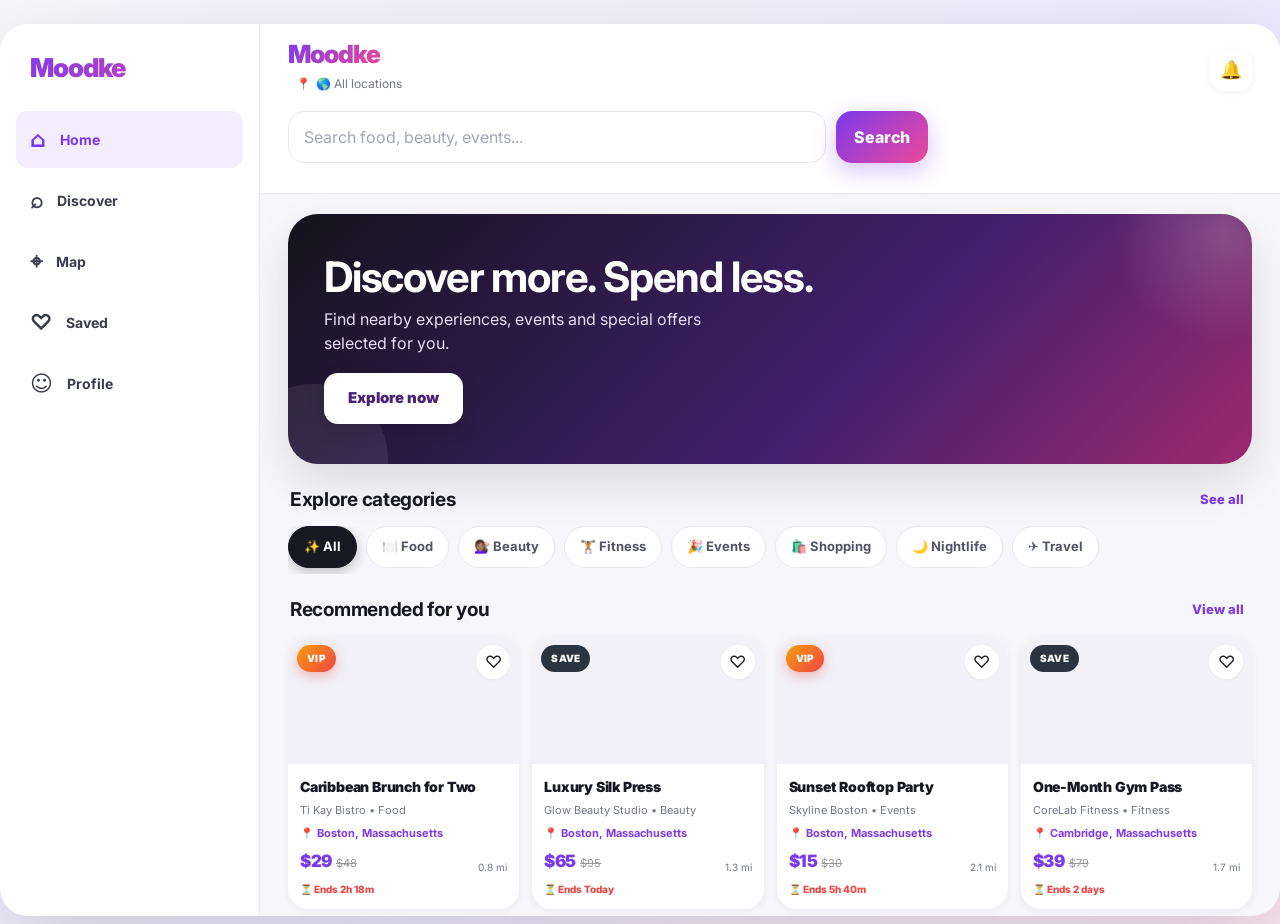
==== index.html @ 04cc1694 "mooke upade" ====
<head>
  <meta charset="UTF-8" />
  <meta name="viewport" content="width=device-width, initial-scale=1.0, viewport-fit=cover" />
  <meta name="theme-color" content="#7c3aed" />
  <meta name="description" content="Moodke — Discover more. Spend less. Find nearby experiences, events and special offers selected for you." />
  <title>Moodke — Discover More. Spend Less.</title>

  <!-- PWA -->
  <link rel="manifest" href="manifest.json" />
  <meta name="mobile-web-app-capable" content="yes" />
  <meta name="apple-mobile-web-app-capable" content="yes" />
  <meta name="apple-mobile-web-app-status-bar-style" content="default" />
  <meta name="apple-mobile-web-app-title" content="Moodke" />
  <meta name="application-name" content="Moodke" />
  <meta name="format-detection" content="telephone=no" />

  <!-- Icons -->
  <link rel="icon" type="image/svg+xml" href="images/icon.svg" />
  <link rel="apple-touch-icon" href="images/icon-192.png" />

  <!-- Fonts -->
  <link rel="preconnect" href="https://fonts.googleapis.com">
  <link rel="preconnect" href="https://fonts.gstatic.com" crossorigin>
  <link rel="stylesheet" href="https://fonts.googleapis.com/css2?family=Inter:wght@400;500;600;700;800;900&display=swap">

  <!-- Styles -->
  <link rel="stylesheet" href="css/style.css" />
</head>
<body>
  <a href="#main" class="skip-link">Skip to content</a>

  <div class="app">
    <header class="topbar" role="banner">
      <div class="brandrow">
        <div>
          <div class="brand"><span>Moodke</span></div>
          <button class="location" id="locationBtn" type="button" onclick="openLocationModal()">
            📍 <span id="locationLabel">🌎 All locations</span>
          </button>
        </div>
        <button class="iconbtn" id="notifBtn" aria-label="Notifications" type="button">🔔</button>
      </div>

      <form class="searchbar" role="search" onsubmit="event.preventDefault(); go('search');">
        <input
          id="searchInput"
          type="search"
          placeholder="Search food, beauty, events..."
          aria-label="Search offers"
          autocomplete="off"
        />
        <button id="searchBtn" type="submit">Search</button>
      </form>
    </header>

    <main id="main" role="main">
      <!-- HOME -->
      <section id="home" class="page active" aria-labelledby="home-title">
        <div class="hero">
          <h1 id="home-title">Discover more. Spend less.</h1>
          <p>Find nearby experiences, events and special offers selected for you.</p>
          <button type="button" onclick="go('categories')">Explore now</button>
        </div>

        <div class="sectionhead">
          <h2>Explore categories</h2>
          <button class="linkbtn" type="button" onclick="go('categories')">See all</button>
        </div>
        <div class="chips" id="categoryChips"></div>

        <div class="sectionhead">
          <h2>Recommended for you</h2>
          <button class="linkbtn" type="button" onclick="go('search')">View all</button>
        </div>
        <div class="grid" id="homeOffers"></div>

        <!-- NEW THIS WEEK -->
        <div id="newSection" style="display:none">
          <div class="sectionhead">
            <h2>🆕 New this week</h2>
            <button class="linkbtn" type="button" onclick="go('search')">See all</button>
          </div>
          <div class="list" id="newOffers"></div>
        </div>

        <div class="sectionhead"><h2>Ending soon</h2></div>
        <div class="list" id="endingOffers"></div>
      </section>

      <!-- SEARCH -->
      <section id="search" class="page" aria-labelledby="search-title">
        <div class="sectionhead">
          <h2 id="search-title">Search results</h2>
          <span id="resultCount" class="location"></span>
        </div>
        <div class="chips" id="filterChips"></div>
        <div class="list" id="searchResults" style="margin-top:14px"></div>
      </section>

      <!-- CATEGORIES -->
      <section id="categories" class="page" aria-labelledby="cat-title">
        <div class="sectionhead"><h2 id="cat-title">All categories</h2></div>
        <div class="categorygrid" id="categoryGrid"></div>
      </section>

      <!-- MAP -->
      <section id="map" class="page" aria-labelledby="map-title">
        <div class="sectionhead">
          <h2 id="map-title">Map view</h2>
          <span class="location" id="mapLocationLabel">Offers near you</span>
        </div>
        <div class="map" id="mapBox" aria-label="Map of nearby offers"></div>
      </section>

      <!-- FAVORITES -->
      <section id="favorites" class="page" aria-labelledby="fav-title">
        <div class="sectionhead"><h2 id="fav-title">Your favorites</h2></div>
        <div class="list" id="favoriteList"></div>
      </section>

      <!-- PROFILE -->
      <section id="profile" class="page" aria-labelledby="profile-title">

        <div id="noProfile" class="card profilehead">
          <div class="avatar" aria-hidden="true">?</div>
          <h2 style="margin:12px 0 6px">Welcome to Moodke</h2>
          <p class="location" style="justify-content:center;margin-bottom:18px">
            Create a profile to get started
          </p>

          <div class="rolepick">
            <button class="rolecard" type="button" onclick="startProfile('personal')">
              <div class="rolecard-icon">👤</div>
              <strong>Personal</strong>
              <small>Discover offers & save favorites</small>
            </button>

            <button class="rolecard" type="button" onclick="startProfile('business')">
              <div class="rolecard-icon">🏪</div>
              <strong>Business</strong>
              <small>Publish offers & reach customers</small>
            </button>
          </div>
        </div>

        <div id="createProfileForm" class="card" style="display:none">
          <div class="sectionhead" style="margin-top:0">
            <h2 id="profileFormTitle">Create personal profile</h2>
            <button class="linkbtn" type="button" onclick="cancelProfile()">Cancel</button>
          </div>

          <form onsubmit="saveProfile(event)">
            <label for="pf-name">Full name</label>
            <input id="pf-name" name="name" required placeholder="Your name" />

            <label for="pf-email">Email</label>
            <input id="pf-email" name="email" type="email" required placeholder="you@email.com" />

            <div id="bizFields" style="display:none">
              <label for="pf-biz">Business name</label>
              <input id="pf-biz" name="businessName" placeholder="Your business" />

              <label for="pf-cat">Business category</label>
              <select id="pf-cat" name="businessCategory">
                <option>Food</option>
                <option>Beauty</option>
                <option>Fitness</option>
                <option>Events</option>
                <option>Shopping</option>
                <option>Services</option>
                <option>Cafés</option>
                <option>Wellness</option>
              </select>

              <label for="pf-state">State</label>
              <select id="pf-state" name="state">
                <option value="">Select a state</option>
              </select>

              <label for="pf-city">City</label>
              <input id="pf-city" name="city" placeholder="City" />

              <label for="pf-address">Street address</label>
              <input id="pf-address" name="address" placeholder="123 Main St" />
            </div>

            <label for="pf-phone">Phone (optional)</label>
            <input id="pf-phone" name="phone" placeholder="+1 555 000 0000" />

            <button class="primarybtn" type="submit">Create profile</button>
          </form>
        </div>

        <div id="profileActive" style="display:none">
          <div class="card profilehead">
            <div class="avatar" id="profileAvatar" aria-hidden="true">MB</div>
            <h2 id="profileName" style="margin-bottom:4px">Manouche</h2>
            <div class="location" id="profileMeta" style="justify-content:center">
              Moodke Explorer
            </div>

            <div class="statrow">
              <div class="stat"><strong id="savedStat">0</strong><small>Saved</small></div>
              <div class="stat"><strong>$84</strong><small>Savings</small></div>
              <div class="stat"><strong>12</strong><small>Visits</small></div>
            </div>

            <div class="roleToggle">
              <button id="userRoleBtn" class="active" type="button" onclick="setRole('user')">Customer</button>
              <button id="businessRoleBtn" type="button" onclick="setRole('business')">Business</button>
            </div>
          </div>

          <div id="customerMenu" class="card">
            <div class="menuitem"><span>🎟️ My reservations</span><span>›</span></div>
            <div class="menuitem"><span>🌐 Language</span><span>English ›</span></div>
            <div class="menuitem" onclick="logout()" style="color:var(--danger)">
              <span>🚪 Log out</span><span>›</span>
            </div>
          </div>

          <div id="businessPanel" style="display:none">
            <div class="bizinfo card">
              <div class="bizinfo-row">
                <span>🏢 <strong id="bizNameLabel">—</strong></span>
                <span id="bizCatLabel" class="biztag">—</span>
              </div>
              <div class="bizinfo-row" style="color:var(--muted);font-size:12px">
                📍 <span id="bizAddrLabel">—</span>
              </div>
            </div>

            <div class="dashboardstats">
              <div class="dashstat"><small>Offer views</small><strong id="viewStat">1,248</strong></div>
              <div class="dashstat"><small>Saves</small><strong id="saveBizStat">86</strong></div>
              <div class="dashstat"><small>Reservations</small><strong>34</strong></div>
              <div class="dashstat"><small>Conversion</small><strong>8.2%</strong></div>
            </div>

            <button class="primarybtn" type="button" onclick="openCreateOffer()">
              ＋ Create a new offer
            </button>

            <div class="sectionhead"><h2>Your active offers</h2></div>
            <div class="list" id="businessOffers"></div>

            <div class="menuitem" onclick="logout()" style="color:var(--danger);margin-top:14px">
              <span>🚪 Log out</span><span>›</span>
            </div>
          </div>
        </div>

      </section>
    </main>

    <nav class="bottomnav" role="navigation" aria-label="Primary">
      <button class="navbtn active" data-page="home" type="button" onclick="go('home')"><span>⌂</span>Home</button>
      <button class="navbtn" data-page="search" type="button" onclick="go('search')"><span>⌕</span>Discover</button>
      <button class="navbtn" data-page="map" type="button" onclick="go('map')"><span>⌖</span>Map</button>
      <button class="navbtn" data-page="favorites" type="button" onclick="go('favorites')"><span>♡</span>Saved</button>
      <button class="navbtn" data-page="profile" type="button" onclick="go('profile')"><span>☺</span>Profile</button>
    </nav>
  </div>

  <!-- Detail Modal -->
  <div class="modal" id="detailModal" role="dialog" aria-modal="true">
    <div class="sheet">
      <button class="close" type="button" onclick="closeModal('detailModal')" aria-label="Close">×</button>
      <div id="detailContent"></div>
    </div>
  </div>

  <!-- Location Modal -->
  <div class="modal" id="locationModal" role="dialog" aria-modal="true" aria-labelledby="locTitle">
    <div class="sheet">
      <button class="close" type="button" onclick="closeModal('locationModal')" aria-label="Close">×</button>
      <h2 id="locTitle">Where are you looking?</h2>
      <p style="color:var(--muted);font-size:13px;margin-top:0">
        We'll show offers available in your area. Leave empty to see all offers.
      </p>

      <form onsubmit="saveLocation(event)">
        <label for="loc-state">State</label>
        <select id="loc-state" name="state">
          <option value="">All states</option>
        </select>

        <label for="loc-city">City (optional)</label>
        <input id="loc-city" name="city" placeholder="e.g. Boston" />

        <button class="primarybtn" type="submit">Apply filter</button>
        <button class="secondarybtn" type="button" onclick="clearLocation()">Show all locations</button>
      </form>
    </div>
  </div>

  <!-- Create Modal -->
  <div class="modal" id="createModal" role="dialog" aria-modal="true">
    <div class="sheet">
      <button class="close" type="button" onclick="closeModal('createModal')" aria-label="Close">×</button>
      <h2 id="createTitle">Create an offer</h2>

      <form id="offerForm" onsubmit="createOffer(event)">

        <label>Offer image</label>
        <div class="upload-zone" id="uploadZone" onclick="document.getElementById('offerImage').click()">
          <input type="file" id="offerImage" name="image" accept="image/*" hidden />
          <div class="upload-placeholder" id="uploadPlaceholder">
            <div class="upload-icon">📷</div>
            <div class="upload-text">
              <strong>Click to upload</strong>
              <small>PNG, JPG, WEBP • Max 5MB</small>
            </div>
          </div>
          <img id="uploadPreview" class="upload-preview" alt="Preview" style="display:none" />
          <button type="button" class="upload-remove" id="uploadRemove" style="display:none"
                  onclick="event.stopPropagation();clearUpload()" aria-label="Remove image">×</button>
        </div>

        <label for="of-title">Offer title</label>
        <input id="of-title" name="title" required placeholder="Example: 30% off brunch" />

        <label for="of-biz">Business name</label>
        <input id="of-biz" name="business" required placeholder="Your business" />

        <label for="of-cat">Category</label>
        <select id="of-cat" name="category">
          <option>Food</option>
          <option>Beauty</option>
          <option>Fitness</option>
          <option>Events</option>
          <option>Shopping</option>
          <option>Services</option>
          <option>Cafés</option>
          <option>Wellness</option>
        </select>

        <div class="locgrid">
          <div>
            <label for="of-state">State</label>
            <select id="of-state" name="state" required>
              <option value="">Select state</option>
            </select>
          </div>
          <div>
            <label for="of-city">City</label>
            <input id="of-city" name="city" required placeholder="City" />
          </div>
        </div>

        <label for="of-addr">Street address</label>
        <input id="of-addr" name="address" placeholder="123 Main St" />

        <label for="of-price">New price</label>
        <input id="of-price" name="price" required placeholder="$25" />

        <label for="of-old">Original price</label>
        <input id="of-old" name="oldPrice" placeholder="$40" />

        <label for="of-desc">Description</label>
        <textarea id="of-desc" name="description" placeholder="Describe the experience and conditions"></textarea>

        <label class="checkline">
          <input type="checkbox" name="vip" /> VIP offer
        </label>

        <button class="primarybtn" type="submit">Publish offer</button>
      </form>
    </div>
  </div>

  <div class="toast" id="toast" role="status" aria-live="polite"></div>

  <script src="js/app.js" defer></script>
</body>
</html>
---- css/style.css ----
/* =========================================================
   MOODKE — Design System
   ========================================================= */

:root {
  /* Colors */
  --bg: #f7f7fb;
  --bg-soft: #f1f1f7;
  --card: #ffffff;
  --card-2: #fafaff;
  --text: #171821;
  --text-2: #3a3d4d;
  --muted: #73778a;
  --line: #e8e8ef;
  --line-2: #dcdce5;

  --primary: #7c3aed;
  --primary-2: #ec4899;
  --primary-soft: #f4ecff;
  --gradient: linear-gradient(135deg, #7c3aed, #ec4899);
  --gradient-dark: linear-gradient(135deg, #14131c, #42206d 60%, #9d296f);

  --success: #0f9d72;
  --warning: #f59e0b;
  --danger: #ef4444;

  /* Shadows */
  --shadow-xs: 0 1px 2px rgba(24, 24, 35, .05);
  --shadow-sm: 0 2px 8px rgba(24, 24, 35, .06);
  --shadow: 0 10px 30px rgba(24, 24, 35, .08);
  --shadow-lg: 0 20px 45px rgba(24, 24, 35, .12);
  --shadow-primary: 0 8px 24px rgba(124, 58, 237, .30);

  /* Radius */
  --radius-sm: 12px;
  --radius: 22px;
  --radius-lg: 28px;

  /* Motion */
  --ease: cubic-bezier(.4, 0, .2, 1);
  --ease-spring: cubic-bezier(.34, 1.56, .64, 1);
  --speed: .25s;

  /* Safe area */
  --safe-bottom: env(safe-area-inset-bottom, 0px);
}

/* =========================================================
   RESET
   ========================================================= */
*, *::before, *::after { box-sizing: border-box; }

html { -webkit-text-size-adjust: 100%; scroll-behavior: smooth; }

body {
  margin: 0;
  font-family: 'Inter', system-ui, -apple-system, BlinkMacSystemFont, "Segoe UI", sans-serif;
  background: var(--bg);
  color: var(--text);
  line-height: 1.5;
  -webkit-font-smoothing: antialiased;
  -moz-osx-font-smoothing: grayscale;
}

img, svg { max-width: 100%; display: block; }

button, input, select, textarea { font: inherit; color: inherit; }
button { cursor: pointer; border: 0; background: none; }

:focus-visible {
  outline: 2px solid var(--primary);
  outline-offset: 2px;
  border-radius: 8px;
}

::-webkit-scrollbar { width: 8px; height: 8px; }
::-webkit-scrollbar-track { background: transparent; }
::-webkit-scrollbar-thumb { background: var(--line-2); border-radius: 999px; }
::-webkit-scrollbar-thumb:hover { background: #c4c4d0; }

/* =========================================================
   SKIP LINK
   ========================================================= */
.skip-link {
  position: absolute;
  left: -9999px;
  top: 0;
  background: var(--text);
  color: #fff;
  padding: 10px 16px;
  border-radius: 0 0 12px 0;
  z-index: 9999;
  text-decoration: none;
  font-weight: 700;
}
.skip-link:focus { left: 0; }

/* =========================================================
   APP SHELL
   ========================================================= */
.app {
  max-width: 520px;
  margin: auto;
  min-height: 100vh;
  background: var(--bg);
  position: relative;
  padding-bottom: 92px;
}

/* =========================================================
   TOPBAR
   ========================================================= */
.topbar {
  position: sticky;
  top: 0;
  z-index: 20;
  background: rgba(247, 247, 251, .85);
  backdrop-filter: blur(18px) saturate(160%);
  -webkit-backdrop-filter: blur(18px) saturate(160%);
  padding: 18px 18px 12px;
  border-bottom: 1px solid rgba(232, 232, 239, .7);
}

.brandrow {
  display: flex;
  justify-content: space-between;
  align-items: center;
  gap: 12px;
}

.brand {
  font-size: 25px;
  font-weight: 900;
  letter-spacing: -1px;
  line-height: 1;
}

.brand span {
  background: var(--gradient);
  -webkit-background-clip: text;
  background-clip: text;
  color: transparent;
}

.location {
  font-size: 12px;
  color: var(--muted);
  display: flex;
  align-items: center;
  gap: 5px;
  margin-top: 4px;
}

.iconbtn {
  width: 42px;
  height: 42px;
  border-radius: 14px;
  background: var(--card);
  box-shadow: var(--shadow-sm);
  display: grid;
  place-items: center;
  font-size: 18px;
  transition: transform var(--speed) var(--ease), box-shadow var(--speed) var(--ease);
}
.iconbtn:hover { box-shadow: var(--shadow); }
.iconbtn:active { transform: scale(.92); }

/* =========================================================
   SEARCH BAR
   ========================================================= */
.searchbar {
  display: flex;
  gap: 10px;
  margin-top: 14px;
}

.searchbar input {
  flex: 1;
  min-width: 0;
  border: 1px solid var(--line);
  background: #fff;
  border-radius: 16px;
  padding: 13px 15px;
  outline: none;
  transition: border-color var(--speed) var(--ease), box-shadow var(--speed) var(--ease);
}
.searchbar input:focus {
  border-color: var(--primary);
  box-shadow: 0 0 0 4px rgba(124, 58, 237, .12);
}
.searchbar input::placeholder { color: #a2a5b5; }

.searchbar button {
  border-radius: 16px;
  padding: 0 18px;
  background: var(--gradient);
  color: #fff;
  font-weight: 800;
  box-shadow: var(--shadow-primary);
  transition: transform var(--speed) var(--ease), box-shadow var(--speed) var(--ease);
}
.searchbar button:hover { box-shadow: 0 10px 28px rgba(124, 58, 237, .40); }
.searchbar button:active { transform: scale(.96); }

/* =========================================================
   MAIN & PAGES
   ========================================================= */
main { padding: 14px 16px 20px; }

.page { display: none; }
.page.active { display: block; animation: pageIn .3s var(--ease); }

@keyframes pageIn {
  from { opacity: 0; transform: translateY(8px); }
  to   { opacity: 1; transform: translateY(0); }
}

/* =========================================================
   HERO
   ========================================================= */
.hero {
  background: var(--gradient-dark);
  color: #fff;
  border-radius: 26px;
  padding: 24px 22px;
  box-shadow: var(--shadow-lg);
  overflow: hidden;
  position: relative;
  isolation: isolate;
}

.hero::before {
  content: "";
  position: absolute;
  width: 220px;
  height: 220px;
  border-radius: 50%;
  background: radial-gradient(circle, rgba(255,255,255,.18), transparent 70%);
  right: -80px;
  top: -90px;
  z-index: -1;
}

.hero::after {
  content: "";
  position: absolute;
  width: 150px;
  height: 150px;
  border-radius: 50%;
  background: rgba(255, 255, 255, .08);
  left: -50px;
  bottom: -70px;
  z-index: -1;
}

.hero h1 {
  font-size: 29px;
  line-height: 1.08;
  margin: 0 0 8px;
  max-width: 320px;
  letter-spacing: -.5px;
}

.hero p {
  margin: 0 0 18px;
  color: #e9def5;
  font-size: 14px;
  max-width: 300px;
}

.hero button {
  background: #fff;
  color: #4b2376;
  padding: 12px 20px;
  border-radius: 14px;
  font-weight: 900;
  box-shadow: 0 6px 18px rgba(0,0,0,.15);
  transition: transform var(--speed) var(--ease), box-shadow var(--speed) var(--ease);
}
.hero button:hover { transform: translateY(-1px); box-shadow: 0 10px 24px rgba(0,0,0,.22); }
.hero button:active { transform: scale(.97); }

/* =========================================================
   SECTION HEAD
   ========================================================= */
.sectionhead {
  display: flex;
  justify-content: space-between;
  align-items: center;
  margin: 22px 2px 12px;
  gap: 10px;
}
.sectionhead h2 {
  font-size: 19px;
  margin: 0;
  letter-spacing: -.3px;
}

.linkbtn {
  color: var(--primary);
  font-weight: 800;
  font-size: 13px;
  padding: 4px 6px;
  border-radius: 8px;
  transition: background var(--speed) var(--ease);
}
.linkbtn:hover { background: var(--primary-soft); }

/* =========================================================
   CHIPS
   ========================================================= */
.chips {
  display: flex;
  gap: 9px;
  overflow-x: auto;
  padding-bottom: 6px;
  scrollbar-width: none;
  -ms-overflow-style: none;
  scroll-snap-type: x proximity;
}
.chips::-webkit-scrollbar { display: none; }

.chip {
  white-space: nowrap;
  border: 1px solid var(--line);
  background: #fff;
  padding: 10px 15px;
  border-radius: 999px;
  font-weight: 700;
  font-size: 13px;
  color: #505466;
  scroll-snap-align: start;
  transition: all var(--speed) var(--ease);
}
.chip:hover { border-color: var(--line-2); transform: translateY(-1px); }
.chip.active {
  background: var(--text);
  color: #fff;
  border-color: var(--text);
  box-shadow: 0 4px 12px rgba(23,24,33,.25);
}

/* =========================================================
   GRID & OFFER CARDS
   ========================================================= */
.grid {
  display: grid;
  grid-template-columns: 1fr 1fr;
  gap: 13px;
}

.offer {
  background: var(--card);
  border-radius: 20px;
  overflow: hidden;
  box-shadow: var(--shadow-sm);
  position: relative;
  cursor: pointer;
  transition: transform var(--speed) var(--ease), box-shadow var(--speed) var(--ease);
}
.offer:hover {
  transform: translateY(-3px);
  box-shadow: var(--shadow-lg);
}
.offer:active { transform: scale(.98); }

.offerimg {
  height: 128px;
  background-size: cover;
  background-position: center;
  background-color: var(--bg-soft);
  position: relative;
}

.badge {
  position: absolute;
  left: 9px;
  top: 9px;
  background: rgba(17, 24, 39, .88);
  backdrop-filter: blur(6px);
  color: #fff;
  border-radius: 999px;
  padding: 6px 10px;
  font-size: 10px;
  font-weight: 900;
  letter-spacing: .3px;
}
.badge.vip {
  background: linear-gradient(135deg, #f59e0b, #ef4444);
  box-shadow: 0 4px 12px rgba(239, 68, 68, .35);
}

.fav {
  position: absolute;
  right: 9px;
  top: 9px;
  width: 34px;
  height: 34px;
  border-radius: 50%;
  background: rgba(255, 255, 255, .92);
  backdrop-filter: blur(6px);
  font-size: 17px;
  display: grid;
  place-items: center;
  box-shadow: var(--shadow-xs);
  transition: transform var(--speed) var(--ease-spring), background var(--speed) var(--ease);
}
.fav:hover { transform: scale(1.1); }
.fav:active { transform: scale(.9); }

.offerbody { padding: 12px; }

.offertitle {
  font-weight: 900;
  font-size: 14px;
  margin-bottom: 5px;
  letter-spacing: -.2px;
  display: -webkit-box;
  -webkit-line-clamp: 2;
  -webkit-box-orient: vertical;
  overflow: hidden;
}

.business {
  font-size: 11px;
  color: var(--muted);
  margin-bottom: 8px;
}

.dealrow {
  display: flex;
  justify-content: space-between;
  align-items: end;
  gap: 6px;
}

.price {
  font-size: 17px;
  font-weight: 900;
  color: var(--primary);
  letter-spacing: -.4px;
}

.old {
  font-size: 11px;
  text-decoration: line-through;
  color: #999;
}

.distance { font-size: 10px; color: var(--muted); }

.countdown {
  font-size: 10px;
  color: var(--danger);
  font-weight: 800;
  margin-top: 7px;
  display: flex;
  align-items: center;
  gap: 4px;
}

/* =========================================================
   LIST & WIDE CARDS
   ========================================================= */
.list { display: flex; flex-direction: column; gap: 12px; }

.wideoffer {
  display: flex;
  background: #fff;
  border-radius: 18px;
  overflow: hidden;
  box-shadow: var(--shadow-sm);
  cursor: pointer;
  transition: transform var(--speed) var(--ease), box-shadow var(--speed) var(--ease);
}
.wideoffer:hover {
  transform: translateY(-2px);
  box-shadow: var(--shadow);
}

.wideoffer .thumb {
  width: 120px;
  min-height: 110px;
  background-size: cover;
  background-position: center;
  background-color: var(--bg-soft);
  flex-shrink: 0;
}

.wideoffer .content { padding: 13px; flex: 1; min-width: 0; }

/* =========================================================
   CARD COMPONENT
   ========================================================= */
.card {
  background: #fff;
  border-radius: var(--radius);
  padding: 17px;
  box-shadow: var(--shadow-sm);
  margin-bottom: 14px;
  transition: box-shadow var(--speed) var(--ease);
}
.card:hover { box-shadow: var(--shadow); }

/* =========================================================
   CATEGORY GRID
   ========================================================= */
.categorygrid {
  display: grid;
  grid-template-columns: repeat(3, 1fr);
  gap: 12px;
}

.category {
  background: #fff;
  border-radius: 19px;
  padding: 18px 8px;
  text-align: center;
  font-weight: 800;
  font-size: 12px;
  cursor: pointer;
  box-shadow: var(--shadow-xs);
  transition: transform var(--speed) var(--ease), box-shadow var(--speed) var(--ease);
}
.category:hover {
  transform: translateY(-2px);
  box-shadow: var(--shadow);
}

.category span {
  display: block;
  font-size: 27px;
  margin-bottom: 8px;
}

/* =========================================================
   MAP
   ========================================================= */
.map {
  height: 480px;
  border-radius: 24px;
  background:
    radial-gradient(circle at 25% 25%, #d9f3e5 0 10%, transparent 11%),
    radial-gradient(circle at 70% 35%, #cfe2ff 0 12%, transparent 13%),
    linear-gradient(35deg, #eef0f5 25%, transparent 25% 75%, #eef0f5 75%),
    #fff;
  position: relative;
  overflow: hidden;
  border: 1px solid var(--line);
}

.road {
  position: absolute;
  background: #d4d6dd;
  border-radius: 10px;
}
.road.r1 { width: 700px; height: 18px; transform: rotate(25deg); left: -120px; top: 180px; }
.road.r2 { width: 18px; height: 600px; transform: rotate(12deg); left: 230px; top: -40px; }

.pin {
  position: absolute;
  width: 44px;
  height: 44px;
  border-radius: 50% 50% 50% 0;
  transform: rotate(-45deg);
  background: var(--gradient);
  color: #fff;
  box-shadow: var(--shadow-primary);
  display: grid;
  place-items: center;
  transition: transform var(--speed) var(--ease-spring);
}
.pin:hover { transform: rotate(-45deg) scale(1.12); }
.pin span {
  display: block;
  transform: rotate(45deg);
  font-weight: 900;
}

/* =========================================================
   EMPTY STATE
   ========================================================= */
.empty {
  text-align: center;
  color: var(--muted);
  padding: 50px 20px;
  font-size: 14px;
}

/* =========================================================
   PROFILE
   ========================================================= */
.profilehead { text-align: center; padding: 25px; }

.avatar {
  width: 82px;
  height: 82px;
  border-radius: 50%;
  margin: auto;
  background: var(--gradient);
  display: grid;
  place-items: center;
  color: #fff;
  font-size: 30px;
  font-weight: 900;
  box-shadow: var(--shadow-primary);
}

.statrow {
  display: grid;
  grid-template-columns: repeat(3, 1fr);
  gap: 10px;
  margin-top: 18px;
}

.stat {
  background: var(--primary-soft);
  border-radius: 16px;
  padding: 12px;
  text-align: center;
}
.stat strong { display: block; font-size: 19px; letter-spacing: -.3px; }
.stat small { color: var(--muted); font-size: 11px; }

.menuitem {
  display: flex;
  justify-content: space-between;
  align-items: center;
  padding: 16px 2px;
  border-bottom: 1px solid var(--line);
  font-size: 14px;
  cursor: pointer;
  transition: background var(--speed) var(--ease);
  border-radius: 8px;
}
.menuitem:hover { background: var(--bg-soft); padding-left: 10px; padding-right: 10px; }
.menuitem:last-child { border-bottom: 0; }

/* =========================================================
   DASHBOARD STATS
   ========================================================= */
.dashboardstats {
  display: grid;
  grid-template-columns: 1fr 1fr;
  gap: 12px;
}

.dashstat {
  padding: 16px;
  border-radius: 18px;
  background: #fff;
  box-shadow: var(--shadow-sm);
  transition: transform var(--speed) var(--ease);
}
.dashstat:hover { transform: translateY(-2px); }

.dashstat small { color: var(--muted); font-size: 11px; }
.dashstat strong {
  display: block;
  font-size: 25px;
  margin-top: 7px;
  letter-spacing: -.5px;
}

/* =========================================================
   FORMS
   ========================================================= */
form label {
  display: block;
  font-size: 12px;
  font-weight: 800;
  margin: 13px 0 6px;
  color: var(--text-2);
}

form input,
form select,
form textarea {
  width: 100%;
  border: 1px solid var(--line);
  border-radius: 14px;
  padding: 13px;
  background: #fff;
  outline: none;
  transition: border-color var(--speed) var(--ease), box-shadow var(--speed) var(--ease);
}
form input:focus,
form select:focus,
form textarea:focus {
  border-color: var(--primary);
  box-shadow: 0 0 0 4px rgba(124, 58, 237, .12);
}

form textarea { min-height: 95px; resize: vertical; }

.checkline {
  display: flex !important;
  align-items: center;
  gap: 8px;
  margin-top: 14px !important;
  font-weight: 700;
  cursor: pointer;
}
.checkline input { width: auto; }

.primarybtn {
  width: 100%;
  border-radius: 15px;
  padding: 14px;
  background: var(--gradient);
  color: #fff;
  font-weight: 900;
  margin-top: 16px;
  box-shadow: var(--shadow-primary);
  transition: transform var(--speed) var(--ease), box-shadow var(--speed) var(--ease);
}
.primarybtn:hover { box-shadow: 0 10px 28px rgba(124, 58, 237, .42); }
.primarybtn:active { transform: scale(.98); }

.secondarybtn {
  width: 100%;
  border: 1px solid var(--line);
  border-radius: 15px;
  padding: 13px;
  background: #fff;
  font-weight: 800;
  margin-top: 10px;
  transition: background var(--speed) var(--ease), border-color var(--speed) var(--ease);
}
.secondarybtn:hover { background: var(--bg-soft); border-color: var(--line-2); }

/* =========================================================
   ROLE TOGGLE
   ========================================================= */
.roleToggle {
  display: flex;
  background: var(--bg-soft);
  border-radius: 14px;
  padding: 4px;
  margin-top: 14px;
}

.roleToggle button {
  flex: 1;
  padding: 10px;
  border-radius: 11px;
  background: transparent;
  font-weight: 800;
  font-size: 13px;
  color: var(--muted);
  transition: all var(--speed) var(--ease);
}
.roleToggle button.active {
  background: #fff;
  color: var(--text);
  box-shadow: 0 3px 10px rgba(0, 0, 0, .08);
}

/* =========================================================
   BOTTOM NAV
   ========================================================= */
.bottomnav {
  position: fixed;
  bottom: 0;
  left: 50%;
  transform: translateX(-50%);
  width: min(520px, 100%);
  z-index: 30;
  background: rgba(255, 255, 255, .92);
  backdrop-filter: blur(18px) saturate(160%);
  -webkit-backdrop-filter: blur(18px) saturate(160%);
  border-top: 1px solid var(--line);
  display: grid;
  grid-template-columns: repeat(5, 1fr);
  padding: 9px 6px calc(9px + var(--safe-bottom));
}

.navbtn {
  color: #9295a3;
  font-size: 10px;
  font-weight: 800;
  padding: 6px 4px;
  border-radius: 12px;
  transition: color var(--speed) var(--ease), transform var(--speed) var(--ease);
}
.navbtn:hover { color: var(--text-2); }
.navbtn:active { transform: scale(.92); }

.navbtn span {
  display: block;
  font-size: 21px;
  margin-bottom: 3px;
  transition: transform var(--speed) var(--ease-spring);
}
.navbtn.active { color: var(--primary); }
.navbtn.active span { transform: translateY(-2px) scale(1.08); }

/* =========================================================
   MODAL
   ========================================================= */
.modal {
  position: fixed;
  inset: 0;
  background: rgba(12, 12, 18, .55);
  backdrop-filter: blur(4px);
  display: none;
  align-items: flex-end;
  justify-content: center;
  z-index: 50;
}
.modal.open { display: flex; animation: fadeBg .2s var(--ease); }

@keyframes fadeBg {
  from { opacity: 0; } to { opacity: 1; }
}

.sheet {
  width: min(520px, 100%);
  max-height: 90vh;
  overflow: auto;
  background: #fff;
  border-radius: var(--radius-lg) var(--radius-lg) 0 0;
  padding: 22px 20px calc(22px + var(--safe-bottom));
  animation: slideUp .35s var(--ease);
}

@keyframes slideUp {
  from { transform: translateY(100%); }
  to { transform: translateY(0); }
}

.close {
  float: right;
  background: var(--bg-soft);
  width: 38px;
  height: 38px;
  border-radius: 50%;
  font-size: 20px;
  display: grid;
  place-items: center;
  transition: background var(--speed) var(--ease), transform var(--speed) var(--ease);
}
.close:hover { background: var(--line); }
.close:active { transform: scale(.9); }

.detailimg {
  height: 240px;
  border-radius: var(--radius);
  background-size: cover;
  background-position: center;
  background-color: var(--bg-soft);
  margin-top: 45px;
}

/* =========================================================
   TOAST
   ========================================================= */
.toast {
  position: fixed;
  left: 50%;
  bottom: 100px;
  transform: translateX(-50%);
  background: var(--text);
  color: #fff;
  padding: 11px 18px;
  border-radius: 999px;
  display: none;
  z-index: 100;
  font-size: 13px;
  font-weight: 600;
  box-shadow: var(--shadow-lg);
  animation: toastIn .3s var(--ease-spring);
}

@keyframes toastIn {
  from { opacity: 0; transform: translateX(-50%) translateY(12px) scale(.9); }
  to   { opacity: 1; transform: translateX(-50%) translateY(0) scale(1); }
}

/* =========================================================
   UPLOAD ZONE (Create Offer)
   ========================================================= */
.upload-zone {
  position: relative;
  border: 2px dashed var(--line-2);
  border-radius: 18px;
  padding: 20px;
  background: var(--bg-soft);
  text-align: center;
  cursor: pointer;
  transition: all var(--speed) var(--ease);
  min-height: 150px;
  display: flex;
  align-items: center;
  justify-content: center;
  overflow: hidden;
}
.upload-zone:hover {
  border-color: var(--primary);
  background: var(--primary-soft);
}
.upload-zone.dragover {
  border-color: var(--primary);
  background: var(--primary-soft);
  transform: scale(1.01);
}

.upload-placeholder {
  display: flex;
  flex-direction: column;
  align-items: center;
  gap: 8px;
  color: var(--muted);
}
.upload-icon { font-size: 38px; }
.upload-text strong {
  display: block;
  font-size: 14px;
  color: var(--text);
  margin-bottom: 2px;
}
.upload-text small { font-size: 11px; color: var(--muted); }

.upload-preview {
  width: 100%;
  height: 200px;
  object-fit: cover;
  border-radius: 14px;
  display: block;
}

.upload-remove {
  position: absolute;
  top: 10px;
  right: 10px;
  width: 32px;
  height: 32px;
  border-radius: 50%;
  background: rgba(17, 24, 39, .85);
  color: #fff;
  font-size: 18px;
  display: grid;
  place-items: center;
  box-shadow: var(--shadow);
  z-index: 2;
}
.upload-remove:hover { background: var(--danger); }

/* =========================================================
   ROLE PICKER (Create Profile)
   ========================================================= */
.rolepick {
  display: grid;
  grid-template-columns: 1fr 1fr;
  gap: 12px;
  margin-top: 8px;
}

.rolecard {
  background: var(--card);
  border: 2px solid var(--line);
  border-radius: 18px;
  padding: 18px 12px;
  text-align: center;
  transition: all var(--speed) var(--ease);
  cursor: pointer;
}
.rolecard:hover {
  border-color: var(--primary);
  transform: translateY(-2px);
  box-shadow: var(--shadow);
}
.rolecard:active { transform: scale(.97); }

.rolecard-icon {
  font-size: 34px;
  margin-bottom: 8px;
}
.rolecard strong {
  display: block;
  font-size: 14px;
  margin-bottom: 4px;
}
.rolecard small {
  color: var(--muted);
  font-size: 11px;
  line-height: 1.35;
  display: block;
}

/* =========================================================
   RESPONSIVE
   ========================================================= */
@media (min-width: 700px) {
  body { padding: 24px; }
  .app {
    border-radius: 30px;
    overflow: hidden;
    box-shadow: 0 30px 90px rgba(0, 0, 0, .12);
  }
  .bottomnav { bottom: 24px; border-radius: 0 0 30px 30px; }
}

/* =========================================================
   DARK MODE
   ========================================================= */
@media (prefers-color-scheme: dark) {
  :root {
    --bg: #0f0f15;
    --bg-soft: #17171f;
    --card: #1a1a23;
    --card-2: #202029;
    --text: #f1f1f7;
    --text-2: #c9cad4;
    --muted: #8b8ea0;
    --line: #26262f;
    --line-2: #33333e;
    --primary-soft: #241a3d;
  }
  body { background: var(--bg); }
  .topbar { background: rgba(15,15,21,.85); border-bottom-color: rgba(38,38,47,.7); }
  .searchbar input,
  .offer,
  .wideoffer,
  .card,
  .category,
  .dashstat,
  form input,
  form select,
  form textarea,
  .secondarybtn,
  .sheet { background: var(--card); }
  .bottomnav { background: rgba(26,26,35,.92); }
  .roleToggle button.active { background: var(--card-2); }
  .iconbtn { background: var(--card); }
}

/* =========================================================
   PREFERS-REDUCED-MOTION
   ========================================================= */
@media (prefers-reduced-motion: reduce) {
  *, *::before, *::after {
    animation-duration: .01ms !important;
    animation-iteration-count: 1 !important;
    transition-duration: .01ms !important;
    scroll-behavior: auto !important;
  }
}


/* =========================================================
   MOODKE — Design System
   ========================================================= */

:root {
  --bg: #f7f7fb;
  --bg-soft: #f1f1f7;
  --card: #ffffff;
  --card-2: #fafaff;
  --text: #171821;
  --text-2: #3a3d4d;
  --muted: #73778a;
  --line: #e8e8ef;
  --line-2: #dcdce5;

  --primary: #7c3aed;
  --primary-2: #ec4899;
  --primary-soft: #f4ecff;
  --gradient: linear-gradient(135deg, #7c3aed, #ec4899);
  --gradient-dark: linear-gradient(135deg, #14131c, #42206d 60%, #9d296f);

  --success: #0f9d72;
  --warning: #f59e0b;
  --danger: #ef4444;

  --shadow-xs: 0 1px 2px rgba(24, 24, 35, .05);
  --shadow-sm: 0 2px 8px rgba(24, 24, 35, .06);
  --shadow: 0 10px 30px rgba(24, 24, 35, .08);
  --shadow-lg: 0 20px 45px rgba(24, 24, 35, .12);
  --shadow-primary: 0 8px 24px rgba(124, 58, 237, .30);

  --radius-sm: 12px;
  --radius: 22px;
  --radius-lg: 28px;

  --ease: cubic-bezier(.4, 0, .2, 1);
  --ease-spring: cubic-bezier(.34, 1.56, .64, 1);
  --speed: .25s;

  --safe-bottom: env(safe-area-inset-bottom, 0px);
}

*, *::before, *::after { box-sizing: border-box; }
html { -webkit-text-size-adjust: 100%; scroll-behavior: smooth; }

body {
  margin: 0;
  font-family: 'Inter', system-ui, -apple-system, BlinkMacSystemFont, "Segoe UI", sans-serif;
  background: var(--bg);
  color: var(--text);
  line-height: 1.5;
  -webkit-font-smoothing: antialiased;
  -moz-osx-font-smoothing: grayscale;
}

img, svg { max-width: 100%; display: block; }
button, input, select, textarea { font: inherit; color: inherit; }
button { cursor: pointer; border: 0; background: none; }

:focus-visible { outline: 2px solid var(--primary); outline-offset: 2px; border-radius: 8px; }

::-webkit-scrollbar { width: 8px; height: 8px; }
::-webkit-scrollbar-track { background: transparent; }
::-webkit-scrollbar-thumb { background: var(--line-2); border-radius: 999px; }

.skip-link {
  position: absolute; left: -9999px; top: 0;
  background: var(--text); color: #fff;
  padding: 10px 16px; border-radius: 0 0 12px 0;
  z-index: 9999; text-decoration: none; font-weight: 700;
}
.skip-link:focus { left: 0; }

.app {
  max-width: 520px; margin: auto; min-height: 100vh;
  background: var(--bg); position: relative; padding-bottom: 92px;
}

/* TOPBAR */
.topbar {
  position: sticky; top: 0; z-index: 20;
  background: rgba(247, 247, 251, .85);
  backdrop-filter: blur(18px) saturate(160%);
  -webkit-backdrop-filter: blur(18px) saturate(160%);
  padding: 18px 18px 12px;
  border-bottom: 1px solid rgba(232, 232, 239, .7);
}

.brandrow { display: flex; justify-content: space-between; align-items: center; gap: 12px; }

.brand { font-size: 25px; font-weight: 900; letter-spacing: -1px; line-height: 1; }
.brand span {
  background: var(--gradient);
  -webkit-background-clip: text; background-clip: text; color: transparent;
}

.location {
  font-size: 12px;
  color: var(--muted);
  display: inline-flex;
  align-items: center;
  gap: 5px;
  margin-top: 4px;
  padding: 4px 8px;
  border-radius: 999px;
  background: transparent;
  transition: background var(--speed) var(--ease), color var(--speed) var(--ease);
}
#locationBtn:hover { background: var(--primary-soft); color: var(--primary); }
#locationBtn.active { background: var(--primary-soft); color: var(--primary); font-weight: 700; }

.iconbtn {
  width: 42px; height: 42px; border-radius: 14px;
  background: var(--card); box-shadow: var(--shadow-sm);
  display: grid; place-items: center; font-size: 18px;
  transition: transform var(--speed) var(--ease), box-shadow var(--speed) var(--ease);
}
.iconbtn:hover { box-shadow: var(--shadow); }
.iconbtn:active { transform: scale(.92); }

.searchbar { display: flex; gap: 10px; margin-top: 14px; }
.searchbar input {
  flex: 1; min-width: 0;
  border: 1px solid var(--line); background: #fff;
  border-radius: 16px; padding: 13px 15px; outline: none;
  transition: border-color var(--speed) var(--ease), box-shadow var(--speed) var(--ease);
}
.searchbar input:focus {
  border-color: var(--primary);
  box-shadow: 0 0 0 4px rgba(124, 58, 237, .12);
}
.searchbar button {
  border-radius: 16px; padding: 0 18px;
  background: var(--gradient); color: #fff; font-weight: 800;
  box-shadow: var(--shadow-primary);
  transition: transform var(--speed) var(--ease), box-shadow var(--speed) var(--ease);
}
.searchbar button:hover { box-shadow: 0 10px 28px rgba(124, 58, 237, .40); }
.searchbar button:active { transform: scale(.96); }

main { padding: 14px 16px 20px; }
.page { display: none; }
.page.active { display: block; animation: pageIn .3s var(--ease); }
@keyframes pageIn { from { opacity: 0; transform: translateY(8px); } to { opacity: 1; transform: translateY(0); } }

/* HERO */
.hero {
  background: var(--gradient-dark); color: #fff;
  border-radius: 26px; padding: 24px 22px;
  box-shadow: var(--shadow-lg); overflow: hidden;
  position: relative; isolation: isolate;
}
.hero::before {
  content: ""; position: absolute; width: 220px; height: 220px;
  border-radius: 50%;
  background: radial-gradient(circle, rgba(255,255,255,.18), transparent 70%);
  right: -80px; top: -90px; z-index: -1;
}
.hero h1 { font-size: 29px; line-height: 1.08; margin: 0 0 8px; max-width: 320px; letter-spacing: -.5px; }
.hero p { margin: 0 0 18px; color: #e9def5; font-size: 14px; max-width: 300px; }
.hero button {
  background: #fff; color: #4b2376;
  padding: 12px 20px; border-radius: 14px; font-weight: 900;
  box-shadow: 0 6px 18px rgba(0,0,0,.15);
  transition: transform var(--speed) var(--ease);
}
.hero button:active { transform: scale(.97); }

/* SECTION HEAD */
.sectionhead {
  display: flex; justify-content: space-between; align-items: center;
  margin: 22px 2px 12px; gap: 10px;
}
.sectionhead h2 { font-size: 19px; margin: 0; letter-spacing: -.3px; }
.linkbtn {
  color: var(--primary); font-weight: 800; font-size: 13px;
  padding: 4px 6px; border-radius: 8px;
  transition: background var(--speed) var(--ease);
}
.linkbtn:hover { background: var(--primary-soft); }

/* CHIPS */
.chips { display: flex; gap: 9px; overflow-x: auto; padding-bottom: 6px; scrollbar-width: none; scroll-snap-type: x proximity; }
.chips::-webkit-scrollbar { display: none; }
.chip {
  white-space: nowrap; border: 1px solid var(--line); background: #fff;
  padding: 10px 15px; border-radius: 999px; font-weight: 700; font-size: 13px;
  color: #505466; scroll-snap-align: start;
  transition: all var(--speed) var(--ease);
}
.chip:hover { border-color: var(--line-2); transform: translateY(-1px); }
.chip.active {
  background: var(--text); color: #fff; border-color: var(--text);
  box-shadow: 0 4px 12px rgba(23,24,33,.25);
}

/* GRID & OFFER */
.grid { display: grid; grid-template-columns: 1fr 1fr; gap: 13px; }

.offer {
  background: var(--card); border-radius: 20px; overflow: hidden;
  box-shadow: var(--shadow-sm); position: relative; cursor: pointer;
  transition: transform var(--speed) var(--ease), box-shadow var(--speed) var(--ease);
}
.offer:hover { transform: translateY(-3px); box-shadow: var(--shadow-lg); }
.offer:active { transform: scale(.98); }

.offerimg {
  height: 128px; background-size: cover; background-position: center;
  background-color: var(--bg-soft); position: relative;
}

.badge {
  position: absolute; left: 9px; top: 9px;
  background: rgba(17, 24, 39, .88); backdrop-filter: blur(6px);
  color: #fff; border-radius: 999px; padding: 6px 10px;
  font-size: 10px; font-weight: 900; letter-spacing: .3px;
}
.badge.vip {
  background: linear-gradient(135deg, #f59e0b, #ef4444);
  box-shadow: 0 4px 12px rgba(239, 68, 68, .35);
}
.badge.new {
  background: linear-gradient(135deg, #10b981, #059669);
  box-shadow: 0 4px 12px rgba(16, 185, 129, .4);
  animation: pulseNew 2s ease-in-out infinite;
}

@keyframes pulseNew {
  0%, 100% { transform: scale(1); }
  50%      { transform: scale(1.06); }
}

.fav {
  position: absolute; right: 9px; top: 9px;
  width: 34px; height: 34px; border-radius: 50%;
  background: rgba(255, 255, 255, .92); backdrop-filter: blur(6px);
  font-size: 17px; display: grid; place-items: center;
  box-shadow: var(--shadow-xs);
  transition: transform var(--speed) var(--ease-spring);
}
.fav:hover { transform: scale(1.1); }
.fav:active { transform: scale(.9); }

.offerbody { padding: 12px; }
.offertitle {
  font-weight: 900; font-size: 14px; margin-bottom: 5px;
  letter-spacing: -.2px;
  display: -webkit-box; -webkit-line-clamp: 2; -webkit-box-orient: vertical; overflow: hidden;
}
.business { font-size: 11px; color: var(--muted); margin-bottom: 6px; }
.bizloc {
  font-size: 11px; color: var(--primary);
  font-weight: 700; margin-bottom: 8px;
  display: flex; align-items: center; gap: 3px;
}
.dealrow { display: flex; justify-content: space-between; align-items: end; gap: 6px; }
.price { font-size: 17px; font-weight: 900; color: var(--primary); letter-spacing: -.4px; }
.old { font-size: 11px; text-decoration: line-through; color: #999; }
.distance { font-size: 10px; color: var(--muted); }
.countdown {
  font-size: 10px; color: var(--danger); font-weight: 800;
  margin-top: 7px; display: flex; align-items: center; gap: 4px;
}

/* LIST & WIDE */
.list { display: flex; flex-direction: column; gap: 12px; }
.wideoffer {
  display: flex; background: #fff; border-radius: 18px; overflow: hidden;
  box-shadow: var(--shadow-sm); cursor: pointer;
  transition: transform var(--speed) var(--ease), box-shadow var(--speed) var(--ease);
}
.wideoffer:hover { transform: translateY(-2px); box-shadow: var(--shadow); }
.wideoffer .thumb {
  width: 120px; min-height: 110px;
  background-size: cover; background-position: center;
  background-color: var(--bg-soft); flex-shrink: 0;
}
.wideoffer .content { padding: 13px; flex: 1; min-width: 0; }

/* CARD */
.card {
  background: #fff; border-radius: var(--radius);
  padding: 17px; box-shadow: var(--shadow-sm);
  margin-bottom: 14px;
  transition: box-shadow var(--speed) var(--ease);
}
.card:hover { box-shadow: var(--shadow); }

/* CATEGORY */
.categorygrid { display: grid; grid-template-columns: repeat(3, 1fr); gap: 12px; }
.category {
  background: #fff; border-radius: 19px; padding: 18px 8px;
  text-align: center; font-weight: 800; font-size: 12px;
  cursor: pointer; box-shadow: var(--shadow-xs);
  transition: transform var(--speed) var(--ease), box-shadow var(--speed) var(--ease);
}
.category:hover { transform: translateY(-2px); box-shadow: var(--shadow); }
.category span { display: block; font-size: 27px; margin-bottom: 8px; }

/* MAP */
.map {
  height: 480px; border-radius: 24px;
  background:
    radial-gradient(circle at 25% 25%, #d9f3e5 0 10%, transparent 11%),
    radial-gradient(circle at 70% 35%, #cfe2ff 0 12%, transparent 13%),
    linear-gradient(35deg, #eef0f5 25%, transparent 25% 75%, #eef0f5 75%),
    #fff;
  position: relative; overflow: hidden; border: 1px solid var(--line);
}
.road { position: absolute; background: #d4d6dd; border-radius: 10px; }
.road.r1 { width: 700px; height: 18px; transform: rotate(25deg); left: -120px; top: 180px; }
.road.r2 { width: 18px; height: 600px; transform: rotate(12deg); left: 230px; top: -40px; }
.pin {
  position: absolute; width: 44px; height: 44px;
  border-radius: 50% 50% 50% 0; transform: rotate(-45deg);
  background: var(--gradient); color: #fff;
  box-shadow: var(--shadow-primary);
  display: grid; place-items: center;
  transition: transform var(--speed) var(--ease-spring);
}
.pin:hover { transform: rotate(-45deg) scale(1.12); }
.pin span { display: block; transform: rotate(45deg); font-weight: 900; }

/* EMPTY */
.empty {
  text-align: center; color: var(--muted);
  padding: 50px 20px; font-size: 14px;
}

/* PROFILE */
.profilehead { text-align: center; padding: 25px; }
.avatar {
  width: 82px; height: 82px; border-radius: 50%; margin: auto;
  background: var(--gradient); display: grid; place-items: center;
  color: #fff; font-size: 30px; font-weight: 900;
  box-shadow: var(--shadow-primary);
}
.statrow { display: grid; grid-template-columns: repeat(3, 1fr); gap: 10px; margin-top: 18px; }
.stat { background: var(--primary-soft); border-radius: 16px; padding: 12px; text-align: center; }
.stat strong { display: block; font-size: 19px; letter-spacing: -.3px; }
.stat small { color: var(--muted); font-size: 11px; }

.menuitem {
  display: flex; justify-content: space-between; align-items: center;
  padding: 16px 2px; border-bottom: 1px solid var(--line);
  font-size: 14px; cursor: pointer; border-radius: 8px;
  transition: background var(--speed) var(--ease);
}
.menuitem:hover { background: var(--bg-soft); padding-left: 10px; padding-right: 10px; }
.menuitem:last-child { border-bottom: 0; }

/* BUSINESS INFO CARD */
.bizinfo { padding: 14px 16px; }
.bizinfo-row {
  display: flex; justify-content: space-between; align-items: center;
  gap: 10px; padding: 4px 0;
}
.biztag {
  background: var(--primary-soft); color: var(--primary);
  font-size: 11px; font-weight: 800;
  padding: 4px 10px; border-radius: 999px;
}

/* DASHBOARD */
.dashboardstats { display: grid; grid-template-columns: 1fr 1fr; gap: 12px; }
.dashstat {
  padding: 16px; border-radius: 18px; background: #fff;
  box-shadow: var(--shadow-sm);
  transition: transform var(--speed) var(--ease);
}
.dashstat:hover { transform: translateY(-2px); }
.dashstat small { color: var(--muted); font-size: 11px; }
.dashstat strong { display: block; font-size: 25px; margin-top: 7px; letter-spacing: -.5px; }

/* FORMS */
form label {
  display: block; font-size: 12px; font-weight: 800;
  margin: 13px 0 6px; color: var(--text-2);
}
form input, form select, form textarea {
  width: 100%; border: 1px solid var(--line);
  border-radius: 14px; padding: 13px; background: #fff; outline: none;
  transition: border-color var(--speed) var(--ease), box-shadow var(--speed) var(--ease);
}
form input:focus, form select:focus, form textarea:focus {
  border-color: var(--primary);
  box-shadow: 0 0 0 4px rgba(124, 58, 237, .12);
}
form textarea { min-height: 95px; resize: vertical; }

.locgrid { display: grid; grid-template-columns: 1fr 1fr; gap: 10px; }

.checkline {
  display: flex !important; align-items: center; gap: 8px;
  margin-top: 14px !important; font-weight: 700; cursor: pointer;
}
.checkline input { width: auto; }

.primarybtn {
  width: 100%; border-radius: 15px; padding: 14px;
  background: var(--gradient); color: #fff; font-weight: 900;
  margin-top: 16px; box-shadow: var(--shadow-primary);
  transition: transform var(--speed) var(--ease), box-shadow var(--speed) var(--ease);
}
.primarybtn:hover { box-shadow: 0 10px 28px rgba(124, 58, 237, .42); }
.primarybtn:active { transform: scale(.98); }

.secondarybtn {
  width: 100%; border: 1px solid var(--line);
  border-radius: 15px; padding: 13px;
  background: #fff; font-weight: 800; margin-top: 10px;
  transition: background var(--speed) var(--ease);
}
.secondarybtn:hover { background: var(--bg-soft); }

/* ROLE TOGGLE */
.roleToggle {
  display: flex; background: var(--bg-soft);
  border-radius: 14px; padding: 4px; margin-top: 14px;
}
.roleToggle button {
  flex: 1; padding: 10px; border-radius: 11px;
  background: transparent; font-weight: 800; font-size: 13px;
  color: var(--muted); transition: all var(--speed) var(--ease);
}
.roleToggle button.active {
  background: #fff; color: var(--text);
  box-shadow: 0 3px 10px rgba(0, 0, 0, .08);
}

/* BOTTOM NAV */
.bottomnav {
  position: fixed; bottom: 0; left: 50%; transform: translateX(-50%);
  width: min(520px, 100%); z-index: 30;
  background: rgba(255, 255, 255, .92);
  backdrop-filter: blur(18px) saturate(160%);
  -webkit-backdrop-filter: blur(18px) saturate(160%);
  border-top: 1px solid var(--line);
  display: grid; grid-template-columns: repeat(5, 1fr);
  padding: 9px 6px calc(9px + var(--safe-bottom));
}
.navbtn {
  color: #9295a3; font-size: 10px; font-weight: 800;
  padding: 6px 4px; border-radius: 12px;
  transition: color var(--speed) var(--ease), transform var(--speed) var(--ease);
}
.navbtn:hover { color: var(--text-2); }
.navbtn:active { transform: scale(.92); }
.navbtn span {
  display: block; font-size: 21px; margin-bottom: 3px;
  transition: transform var(--speed) var(--ease-spring);
}
.navbtn.active { color: var(--primary); }
.navbtn.active span { transform: translateY(-2px) scale(1.08); }

/* MODAL */
.modal {
  position: fixed; inset: 0;
  background: rgba(12, 12, 18, .55);
  backdrop-filter: blur(4px);
  display: none; align-items: flex-end; justify-content: center;
  z-index: 50;
}
.modal.open { display: flex; animation: fadeBg .2s var(--ease); }
@keyframes fadeBg { from { opacity: 0; } to { opacity: 1; } }

.sheet {
  width: min(520px, 100%); max-height: 90vh; overflow: auto;
  background: #fff; border-radius: var(--radius-lg) var(--radius-lg) 0 0;
  padding: 22px 20px calc(22px + var(--safe-bottom));
  animation: slideUp .35s var(--ease);
}
@keyframes slideUp { from { transform: translateY(100%); } to { transform: translateY(0); } }

.close {
  float: right; background: var(--bg-soft);
  width: 38px; height: 38px; border-radius: 50%;
  font-size: 20px; display: grid; place-items: center;
  transition: background var(--speed) var(--ease), transform var(--speed) var(--ease);
}
.close:hover { background: var(--line); }
.close:active { transform: scale(.9); }

.detailimg {
  height: 240px; border-radius: var(--radius);
  background-size: cover; background-position: center;
  background-color: var(--bg-soft); margin-top: 45px;
}

/* TOAST */
.toast {
  position: fixed; left: 50%; bottom: 100px;
  transform: translateX(-50%);
  background: var(--text); color: #fff;
  padding: 11px 18px; border-radius: 999px;
  display: none; z-index: 100; font-size: 13px; font-weight: 600;
  box-shadow: var(--shadow-lg);
  animation: toastIn .3s var(--ease-spring);
}
@keyframes toastIn {
  from { opacity: 0; transform: translateX(-50%) translateY(12px) scale(.9); }
  to   { opacity: 1; transform: translateX(-50%) translateY(0) scale(1); }
}

/* UPLOAD ZONE */
.upload-zone {
  position: relative; border: 2px dashed var(--line-2);
  border-radius: 18px; padding: 20px; background: var(--bg-soft);
  text-align: center; cursor: pointer;
  transition: all var(--speed) var(--ease);
  min-height: 150px; display: flex; align-items: center; justify-content: center;
  overflow: hidden;
}
.upload-zone:hover, .upload-zone.dragover {
  border-color: var(--primary); background: var(--primary-soft);
}
.upload-placeholder {
  display: flex; flex-direction: column; align-items: center;
  gap: 8px; color: var(--muted);
}
.upload-icon { font-size: 38px; }
.upload-text strong { display: block; font-size: 14px; color: var(--text); margin-bottom: 2px; }
.upload-text small { font-size: 11px; color: var(--muted); }
.upload-preview {
  width: 100%; height: 200px; object-fit: cover;
  border-radius: 14px; display: block;
}
.upload-remove {
  position: absolute; top: 10px; right: 10px;
  width: 32px; height: 32px; border-radius: 50%;
  background: rgba(17, 24, 39, .85); color: #fff;
  font-size: 18px; display: grid; place-items: center;
  box-shadow: var(--shadow); z-index: 2;
}
.upload-remove:hover { background: var(--danger); }

/* ROLE PICKER */
.rolepick { display: grid; grid-template-columns: 1fr 1fr; gap: 12px; margin-top: 8px; }
.rolecard {
  background: var(--card); border: 2px solid var(--line);
  border-radius: 18px; padding: 18px 12px; text-align: center;
  transition: all var(--speed) var(--ease); cursor: pointer;
}
.rolecard:hover { border-color: var(--primary); transform: translateY(-2px); box-shadow: var(--shadow); }
.rolecard:active { transform: scale(.97); }
.rolecard-icon { font-size: 34px; margin-bottom: 8px; }
.rolecard strong { display: block; font-size: 14px; margin-bottom: 4px; }
.rolecard small { color: var(--muted); font-size: 11px; line-height: 1.35; display: block; }

/* RESPONSIVE */
@media (min-width: 700px) {
  body { padding: 24px; }
  .app { border-radius: 30px; overflow: hidden; box-shadow: 0 30px 90px rgba(0, 0, 0, .12); }
  .bottomnav { bottom: 24px; border-radius: 0 0 30px 30px; }
}

/* DARK MODE */
@media (prefers-color-scheme: dark) {
  :root {
    --bg: #0f0f15; --bg-soft: #17171f;
    --card: #1a1a23; --card-2: #202029;
    --text: #f1f1f7; --text-2: #c9cad4;
    --muted: #8b8ea0;
    --line: #26262f; --line-2: #33333e;
    --primary-soft: #241a3d;
  }
  body { background: var(--bg); }
  .topbar { background: rgba(15,15,21,.85); border-bottom-color: rgba(38,38,47,.7); }
  .searchbar input, .offer, .wideoffer, .card, .category, .dashstat,
  form input, form select, form textarea, .secondarybtn, .sheet, .bizinfo {
    background: var(--card);
  }
  .bottomnav { background: rgba(26,26,35,.92); }
  .roleToggle button.active { background: var(--card-2); }
  .iconbtn { background: var(--card); }
}

/* REDUCED MOTION */
@media (prefers-reduced-motion: reduce) {
  *, *::before, *::after {
    animation-duration: .01ms !important;
    animation-iteration-count: 1 !important;
    transition-duration: .01ms !important;
    scroll-behavior: auto !important;
  }
}


/* =========================================================
   PWA — Standalone display fixes
   ========================================================= */
@media (display-mode: standalone) {
  .app { padding-top: env(safe-area-inset-top, 0); }
  .topbar { padding-top: calc(18px + env(safe-area-inset-top, 0)); }
}

/* =========================================================
   TABLET (700px – 1023px)
   ========================================================= */
@media (min-width: 700px) and (max-width: 1023px) {
  body {
    padding: 24px;
    background: linear-gradient(135deg, #f7f7fb 0%, #ede9fe 100%);
    min-height: 100vh;
  }
  .app {
    max-width: 680px;
    border-radius: 30px;
    overflow: hidden;
    box-shadow: 0 30px 90px rgba(0, 0, 0, .12);
    min-height: calc(100vh - 48px);
    padding-bottom: 100px;
  }
  .bottomnav {
    bottom: 24px;
    border-radius: 0 0 30px 30px;
    width: min(680px, calc(100% - 48px));
  }
  .modal { padding: 24px; }
  .modal.open { align-items: flex-end; padding-bottom: 0; }
  .sheet {
    max-width: 680px;
    border-radius: 28px 28px 0 0;
  }
}

/* =========================================================
   DESKTOP (1024px+)
   Layout: sidebar + content
   ========================================================= */
@media (min-width: 1024px) {
  body {
    padding: 0;
    background: linear-gradient(135deg, #f7f7fb 0%, #ede9fe 60%, #fce7f3 100%);
    min-height: 100vh;
  }

  .app {
    max-width: 1400px;
    min-height: calc(100vh - 48px);
    margin: 24px auto;
    padding-bottom: 0;
    border-radius: 28px;
    overflow: hidden;
    box-shadow: 0 30px 90px rgba(0, 0, 0, .15);
    display: grid;
    grid-template-columns: 260px 1fr;
    grid-template-rows: auto 1fr;
    grid-template-areas:
      "sidebar header"
      "sidebar main";
  }

  /* SIDEBAR (bottomnav transfòme) */
  .bottomnav {
    grid-area: sidebar;
    position: static;
    transform: none;
    width: auto;
    display: flex;
    flex-direction: column;
    gap: 4px;
    padding: 24px 16px;
    background: #fff;
    border-top: 0;
    border-right: 1px solid var(--line);
    border-radius: 0;
    overflow-y: auto;
  }

  .bottomnav::before {
    content: "Moodke";
    display: block;
    font-size: 26px;
    font-weight: 900;
    letter-spacing: -1px;
    padding: 0 14px 20px;
    background: var(--gradient);
    -webkit-background-clip: text;
    background-clip: text;
    color: transparent;
  }

  .navbtn {
    display: flex;
    align-items: center;
    gap: 14px;
    padding: 12px 14px;
    font-size: 14px;
    font-weight: 700;
    text-align: left;
    justify-content: flex-start;
    border-radius: 12px;
    color: var(--text-2);
    transition: all var(--speed) var(--ease);
  }

  .navbtn:hover {
    background: var(--bg-soft);
    color: var(--text);
  }

  .navbtn.active {
    background: var(--primary-soft);
    color: var(--primary);
  }

  .navbtn span {
    font-size: 22px;
    margin: 0;
    transition: transform var(--speed) var(--ease-spring);
  }

  .navbtn.active span { transform: none; }

  /* TOPBAR (top of content) */
  .topbar {
    grid-area: header;
    position: sticky;
    top: 0;
    border-bottom: 1px solid var(--line);
    background: rgba(255, 255, 255, .92);
    padding: 18px 28px 14px;
  }

  /* MAIN */
  main {
    grid-area: main;
    overflow-y: auto;
    max-height: calc(100vh - 48px - 130px);
    padding: 20px 28px 40px;
  }

  /* GRID pi laj */
  .grid { grid-template-columns: repeat(auto-fill, minmax(230px, 1fr)); }
  .categorygrid { grid-template-columns: repeat(auto-fill, minmax(140px, 1fr)); }
  .dashboardstats { grid-template-columns: repeat(4, 1fr); }

  /* HERO pi gwo */
  .hero { padding: 40px 36px; border-radius: 30px; }
  .hero h1 { font-size: 42px; max-width: 520px; letter-spacing: -1.2px; }
  .hero p { font-size: 16px; max-width: 440px; }
  .hero button { padding: 14px 24px; font-size: 15px; }

  /* Limit lajè pou profil */
  .profilehead,
  #customerMenu,
  #businessPanel,
  #createProfileForm,
  #noProfile {
    max-width: 640px;
    margin-left: auto;
    margin-right: auto;
  }

  /* Modal santre */
  .modal {
    align-items: center;
    padding: 24px;
  }
  .sheet {
    max-width: 560px;
    border-radius: 28px;
    max-height: 90vh;
    margin: 0;
  }

  /* Search bar pi laj */
  .searchbar { max-width: 640px; }
}

/* =========================================================
   LARGE DESKTOP (1440px+)
   ========================================================= */
@media (min-width: 1440px) {
  .app {
    grid-template-columns: 280px 1fr;
    max-width: 1500px;
  }
  main { padding: 24px 40px 48px; }
  .grid { grid-template-columns: repeat(auto-fill, minmax(260px, 1fr)); }
}

/* =========================================================
   Dark mode — AJUSTMAN PWA
   ========================================================= */
@media (prefers-color-scheme: dark) and (min-width: 1024px) {
  body {
    background: linear-gradient(135deg, #0f0f15 0%, #1a1228 60%, #2a1524 100%);
  }
  .bottomnav { background: var(--card); border-right-color: var(--line); }
  .topbar { background: rgba(26, 26, 35, .92); border-bottom-color: var(--line); }
}
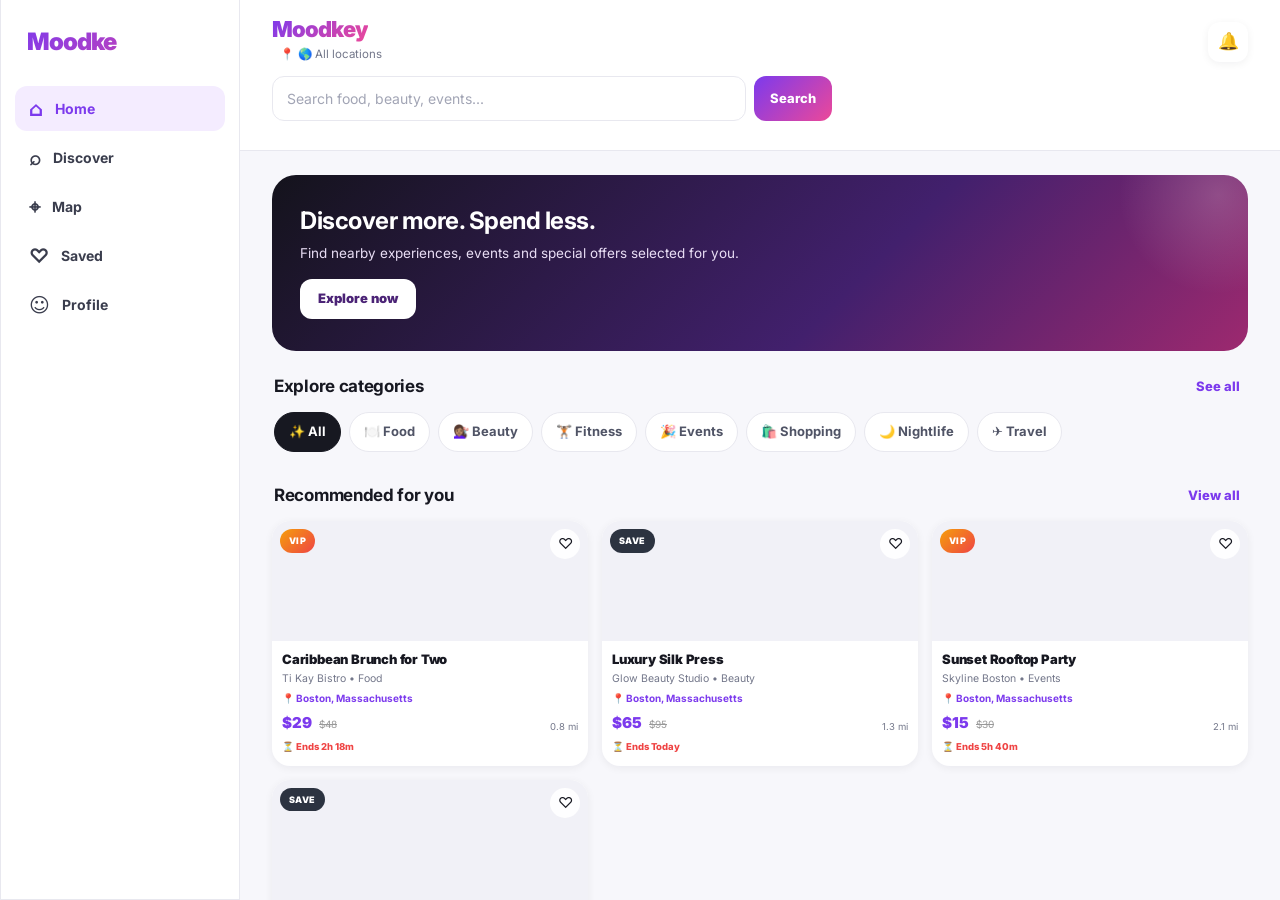
==== commit 34e2ab1b: "moodkey complete" ====
--- a/index.html
+++ b/index.html
@@ -33,7 +33,7 @@
     <header class="topbar" role="banner">
       <div class="brandrow">
         <div>
-          <div class="brand"><span>Moodke</span></div>
+          <div class="brand"><span>Moodkey</span></div>
           <button class="location" id="locationBtn" type="button" onclick="openLocationModal()">
             📍 <span id="locationLabel">🌎 All locations</span>
           </button>
--- a/css/style.css
+++ b/css/style.css
@@ -1,13 +1,12 @@
 /* =========================================================
-   MOODKE — Design System
-   ========================================================= */
-
+   MOODKE — Phone-first, natural scroll, edge-to-edge
+   ========================================================= */
+
+/* ========== ROOT ========== */
 :root {
-  /* Colors */
   --bg: #f7f7fb;
   --bg-soft: #f1f1f7;
   --card: #ffffff;
-  --card-2: #fafaff;
   --text: #171821;
   --text-2: #3a3d4d;
   --muted: #73778a;
@@ -20,75 +19,71 @@
   --gradient: linear-gradient(135deg, #7c3aed, #ec4899);
   --gradient-dark: linear-gradient(135deg, #14131c, #42206d 60%, #9d296f);
 
+  --danger: #ef4444;
   --success: #0f9d72;
-  --warning: #f59e0b;
-  --danger: #ef4444;
-
-  /* Shadows */
+
   --shadow-xs: 0 1px 2px rgba(24, 24, 35, .05);
   --shadow-sm: 0 2px 8px rgba(24, 24, 35, .06);
   --shadow: 0 10px 30px rgba(24, 24, 35, .08);
   --shadow-lg: 0 20px 45px rgba(24, 24, 35, .12);
   --shadow-primary: 0 8px 24px rgba(124, 58, 237, .30);
 
-  /* Radius */
-  --radius-sm: 12px;
   --radius: 22px;
   --radius-lg: 28px;
-
-  /* Motion */
   --ease: cubic-bezier(.4, 0, .2, 1);
   --ease-spring: cubic-bezier(.34, 1.56, .64, 1);
   --speed: .25s;
 
-  /* Safe area */
+  --safe-top: env(safe-area-inset-top, 0px);
   --safe-bottom: env(safe-area-inset-bottom, 0px);
-}
-
-/* =========================================================
-   RESET
+
+  --nav-h: 62px;
+}
+
+/* =========================================================
+   RESET — IMPORTANT: pa gen height: 100%, scroll natirèl
    ========================================================= */
 *, *::before, *::after { box-sizing: border-box; }
 
-html { -webkit-text-size-adjust: 100%; scroll-behavior: smooth; }
+html {
+  margin: 0;
+  padding: 0;
+  -webkit-text-size-adjust: 100%;
+  scroll-behavior: smooth;
+  /* PA GEN height oswa overflow */
+}
 
 body {
   margin: 0;
+  padding: 0;
+  background: var(--bg);
   font-family: 'Inter', system-ui, -apple-system, BlinkMacSystemFont, "Segoe UI", sans-serif;
-  background: var(--bg);
   color: var(--text);
+  font-size: 15px;
   line-height: 1.5;
   -webkit-font-smoothing: antialiased;
   -moz-osx-font-smoothing: grayscale;
+  overflow-x: hidden;
+  /* PA GEN height: 100% — sa bloke scroll */
 }
 
 img, svg { max-width: 100%; display: block; }
-
 button, input, select, textarea { font: inherit; color: inherit; }
 button { cursor: pointer; border: 0; background: none; }
 
-:focus-visible {
-  outline: 2px solid var(--primary);
-  outline-offset: 2px;
-  border-radius: 8px;
-}
+:focus-visible { outline: 2px solid var(--primary); outline-offset: 2px; border-radius: 8px; }
 
 ::-webkit-scrollbar { width: 8px; height: 8px; }
 ::-webkit-scrollbar-track { background: transparent; }
 ::-webkit-scrollbar-thumb { background: var(--line-2); border-radius: 999px; }
-::-webkit-scrollbar-thumb:hover { background: #c4c4d0; }
-
-/* =========================================================
-   SKIP LINK
-   ========================================================= */
+
+/* ========== SKIP LINK ========== */
 .skip-link {
   position: absolute;
-  left: -9999px;
-  top: 0;
+  left: -9999px; top: 0;
   background: var(--text);
   color: #fff;
   padding: 10px 16px;
-  border-radius: 0 0 12px 0;
   z-index: 9999;
   text-decoration: none;
   font-weight: 700;
@@ -96,40 +91,43 @@
 .skip-link:focus { left: 0; }
 
 /* =========================================================
-   APP SHELL
+   APP SHELL — scroll natirèl
    ========================================================= */
 .app {
-  max-width: 520px;
-  margin: auto;
+  width: 100%;
   min-height: 100vh;
+  min-height: 100dvh;
+  margin: 0;
+  padding: 0;
+  padding-bottom: calc(var(--nav-h) + var(--safe-bottom) + 8px);
   background: var(--bg);
   position: relative;
-  padding-bottom: 92px;
-}
-
-/* =========================================================
-   TOPBAR
+}
+
+/* =========================================================
+   TOPBAR — full width sticky
    ========================================================= */
 .topbar {
   position: sticky;
   top: 0;
   z-index: 20;
-  background: rgba(247, 247, 251, .85);
+  width: 100%;
+  background: rgba(247, 247, 251, .95);
   backdrop-filter: blur(18px) saturate(160%);
   -webkit-backdrop-filter: blur(18px) saturate(160%);
-  padding: 18px 18px 12px;
-  border-bottom: 1px solid rgba(232, 232, 239, .7);
+  padding: calc(12px + var(--safe-top)) 14px 10px;
+  border-bottom: 1px solid var(--line);
 }
 
 .brandrow {
   display: flex;
   justify-content: space-between;
   align-items: center;
-  gap: 12px;
+  gap: 10px;
 }
 
 .brand {
-  font-size: 25px;
+  font-size: 22px;
   font-weight: 900;
   letter-spacing: -1px;
   line-height: 1;
@@ -143,46 +141,42 @@
 }
 
 .location {
-  font-size: 12px;
+  font-size: 11.5px;
   color: var(--muted);
-  display: flex;
+  display: inline-flex;
   align-items: center;
-  gap: 5px;
-  margin-top: 4px;
-}
+  gap: 4px;
+  margin-top: 3px;
+  padding: 3px 8px;
+  border-radius: 999px;
+  transition: background var(--speed) var(--ease), color var(--speed) var(--ease);
+}
+#locationBtn.active { background: var(--primary-soft); color: var(--primary); font-weight: 700; }
 
 .iconbtn {
-  width: 42px;
-  height: 42px;
-  border-radius: 14px;
+  width: 40px; height: 40px;
+  border-radius: 12px;
   background: var(--card);
   box-shadow: var(--shadow-sm);
   display: grid;
   place-items: center;
-  font-size: 18px;
-  transition: transform var(--speed) var(--ease), box-shadow var(--speed) var(--ease);
-}
-.iconbtn:hover { box-shadow: var(--shadow); }
+  font-size: 17px;
+  transition: transform var(--speed) var(--ease);
+  flex-shrink: 0;
+}
 .iconbtn:active { transform: scale(.92); }
 
-/* =========================================================
-   SEARCH BAR
-   ========================================================= */
-.searchbar {
-  display: flex;
-  gap: 10px;
-  margin-top: 14px;
-}
+.searchbar { display: flex; gap: 8px; margin-top: 10px; }
 
 .searchbar input {
   flex: 1;
   min-width: 0;
   border: 1px solid var(--line);
   background: #fff;
-  border-radius: 16px;
-  padding: 13px 15px;
+  border-radius: 12px;
+  padding: 11px 14px;
+  font-size: 14px;
   outline: none;
-  transition: border-color var(--speed) var(--ease), box-shadow var(--speed) var(--ease);
 }
 .searchbar input:focus {
   border-color: var(--primary);
@@ -191,110 +185,87 @@
 .searchbar input::placeholder { color: #a2a5b5; }
 
 .searchbar button {
-  border-radius: 16px;
-  padding: 0 18px;
+  border-radius: 12px;
+  padding: 0 16px;
   background: var(--gradient);
   color: #fff;
   font-weight: 800;
-  box-shadow: var(--shadow-primary);
-  transition: transform var(--speed) var(--ease), box-shadow var(--speed) var(--ease);
-}
-.searchbar button:hover { box-shadow: 0 10px 28px rgba(124, 58, 237, .40); }
+  font-size: 13px;
+  flex-shrink: 0;
+}
 .searchbar button:active { transform: scale(.96); }
 
 /* =========================================================
-   MAIN & PAGES
-   ========================================================= */
-main { padding: 14px 16px 20px; }
+   MAIN — 0 padding, scroll natirèl
+   ========================================================= */
+main {
+  width: 100%;
+  padding: 0;
+  display: block;
+}
 
 .page { display: none; }
-.page.active { display: block; animation: pageIn .3s var(--ease); }
-
-@keyframes pageIn {
-  from { opacity: 0; transform: translateY(8px); }
-  to   { opacity: 1; transform: translateY(0); }
-}
-
-/* =========================================================
-   HERO
+.page.active { display: block; }
+
+/* =========================================================
+   HERO — edge-to-edge
    ========================================================= */
 .hero {
   background: var(--gradient-dark);
   color: #fff;
-  border-radius: 26px;
-  padding: 24px 22px;
-  box-shadow: var(--shadow-lg);
+  border-radius: 0;
+  margin: 0;
+  padding: 24px 18px;
+  position: relative;
   overflow: hidden;
-  position: relative;
   isolation: isolate;
 }
 
 .hero::before {
   content: "";
   position: absolute;
-  width: 220px;
-  height: 220px;
+  width: 200px; height: 200px;
   border-radius: 50%;
   background: radial-gradient(circle, rgba(255,255,255,.18), transparent 70%);
-  right: -80px;
-  top: -90px;
+  right: -70px; top: -80px;
   z-index: -1;
 }
 
-.hero::after {
-  content: "";
-  position: absolute;
-  width: 150px;
-  height: 150px;
-  border-radius: 50%;
-  background: rgba(255, 255, 255, .08);
-  left: -50px;
-  bottom: -70px;
-  z-index: -1;
-}
-
 .hero h1 {
-  font-size: 29px;
-  line-height: 1.08;
+  font-size: 24px;
+  line-height: 1.15;
   margin: 0 0 8px;
-  max-width: 320px;
   letter-spacing: -.5px;
 }
 
 .hero p {
-  margin: 0 0 18px;
+  margin: 0 0 16px;
   color: #e9def5;
-  font-size: 14px;
-  max-width: 300px;
+  font-size: 13.5px;
 }
 
 .hero button {
   background: #fff;
   color: #4b2376;
-  padding: 12px 20px;
-  border-radius: 14px;
+  padding: 10px 18px;
+  border-radius: 12px;
   font-weight: 900;
-  box-shadow: 0 6px 18px rgba(0,0,0,.15);
-  transition: transform var(--speed) var(--ease), box-shadow var(--speed) var(--ease);
-}
-.hero button:hover { transform: translateY(-1px); box-shadow: 0 10px 24px rgba(0,0,0,.22); }
+  font-size: 13px;
+}
 .hero button:active { transform: scale(.97); }
 
 /* =========================================================
-   SECTION HEAD
+   SECTION HEAD — padding entèn
    ========================================================= */
 .sectionhead {
   display: flex;
   justify-content: space-between;
   align-items: center;
-  margin: 22px 2px 12px;
+  margin: 0;
+  padding: 18px 16px 10px;
   gap: 10px;
 }
-.sectionhead h2 {
-  font-size: 19px;
-  margin: 0;
-  letter-spacing: -.3px;
-}
+.sectionhead h2 { font-size: 17px; margin: 0; letter-spacing: -.3px; }
 
 .linkbtn {
   color: var(--primary);
@@ -302,21 +273,18 @@
   font-size: 13px;
   padding: 4px 6px;
   border-radius: 8px;
-  transition: background var(--speed) var(--ease);
-}
-.linkbtn:hover { background: var(--primary-soft); }
-
-/* =========================================================
-   CHIPS
+}
+
+/* =========================================================
+   CHIPS — padding entèn
    ========================================================= */
 .chips {
   display: flex;
-  gap: 9px;
+  gap: 8px;
   overflow-x: auto;
-  padding-bottom: 6px;
+  padding: 0 16px 10px;
   scrollbar-width: none;
-  -ms-overflow-style: none;
-  scroll-snap-type: x proximity;
+  -webkit-overflow-scrolling: touch;
 }
 .chips::-webkit-scrollbar { display: none; }
 
@@ -324,221 +292,231 @@
   white-space: nowrap;
   border: 1px solid var(--line);
   background: #fff;
-  padding: 10px 15px;
+  padding: 9px 14px;
   border-radius: 999px;
   font-weight: 700;
   font-size: 13px;
   color: #505466;
-  scroll-snap-align: start;
-  transition: all var(--speed) var(--ease);
-}
-.chip:hover { border-color: var(--line-2); transform: translateY(-1px); }
+  flex-shrink: 0;
+}
 .chip.active {
   background: var(--text);
   color: #fff;
   border-color: var(--text);
-  box-shadow: 0 4px 12px rgba(23,24,33,.25);
-}
-
-/* =========================================================
-   GRID & OFFER CARDS
+}
+
+/* =========================================================
+   GRID — 2 KOLÒN, séparateur liy, edge-to-edge
    ========================================================= */
 .grid {
   display: grid;
-  grid-template-columns: 1fr 1fr;
-  gap: 13px;
-}
-
+  grid-template-columns: repeat(2, 1fr);   /* ← 2 kolòn */
+  gap: 0;
+  background: var(--line);                  /* Koulè séparateur */
+}
+
+.grid > * {
+  background: var(--card);
+}
+
+/* =========================================================
+   OFFER CARD — edge-to-edge
+   ========================================================= */
 .offer {
   background: var(--card);
-  border-radius: 20px;
+  border-radius: 0;
   overflow: hidden;
-  box-shadow: var(--shadow-sm);
+  box-shadow: none;
   position: relative;
   cursor: pointer;
-  transition: transform var(--speed) var(--ease), box-shadow var(--speed) var(--ease);
-}
-.offer:hover {
-  transform: translateY(-3px);
-  box-shadow: var(--shadow-lg);
-}
-.offer:active { transform: scale(.98); }
+  display: flex;
+  flex-direction: column;
+  height: 100%;
+}
+.offer:active { background: var(--bg-soft); }
 
 .offerimg {
-  height: 128px;
+  height: 120px;
   background-size: cover;
   background-position: center;
   background-color: var(--bg-soft);
   position: relative;
+  flex-shrink: 0;
 }
 
 .badge {
   position: absolute;
-  left: 9px;
-  top: 9px;
+  left: 8px; top: 8px;
   background: rgba(17, 24, 39, .88);
   backdrop-filter: blur(6px);
   color: #fff;
   border-radius: 999px;
-  padding: 6px 10px;
-  font-size: 10px;
+  padding: 5px 9px;
+  font-size: 9px;
   font-weight: 900;
-  letter-spacing: .3px;
-}
-.badge.vip {
-  background: linear-gradient(135deg, #f59e0b, #ef4444);
-  box-shadow: 0 4px 12px rgba(239, 68, 68, .35);
+  letter-spacing: .4px;
+}
+.badge.vip { background: linear-gradient(135deg, #f59e0b, #ef4444); }
+.badge.new {
+  background: linear-gradient(135deg, #10b981, #059669);
+  animation: pulseNew 2s ease-in-out infinite;
+}
+
+@keyframes pulseNew {
+  0%, 100% { transform: scale(1); }
+  50%      { transform: scale(1.06); }
 }
 
 .fav {
   position: absolute;
-  right: 9px;
-  top: 9px;
-  width: 34px;
-  height: 34px;
+  right: 8px; top: 8px;
+  width: 30px; height: 30px;
   border-radius: 50%;
-  background: rgba(255, 255, 255, .92);
-  backdrop-filter: blur(6px);
-  font-size: 17px;
+  background: rgba(255, 255, 255, .95);
+  font-size: 15px;
   display: grid;
   place-items: center;
-  box-shadow: var(--shadow-xs);
-  transition: transform var(--speed) var(--ease-spring), background var(--speed) var(--ease);
-}
-.fav:hover { transform: scale(1.1); }
+}
 .fav:active { transform: scale(.9); }
 
-.offerbody { padding: 12px; }
+.offerbody {
+  padding: 10px 10px 12px;
+  display: flex;
+  flex-direction: column;
+  flex: 1;
+}
 
 .offertitle {
   font-weight: 900;
-  font-size: 14px;
-  margin-bottom: 5px;
+  font-size: 13px;
+  margin-bottom: 4px;
   letter-spacing: -.2px;
   display: -webkit-box;
   -webkit-line-clamp: 2;
   -webkit-box-orient: vertical;
   overflow: hidden;
-}
-
-.business {
-  font-size: 11px;
-  color: var(--muted);
-  margin-bottom: 8px;
+  line-height: 1.25;
+}
+
+.business { font-size: 10.5px; color: var(--muted); margin-bottom: 4px; }
+
+.bizloc {
+  font-size: 10px;
+  color: var(--primary);
+  font-weight: 700;
+  margin-bottom: 6px;
+  display: flex;
+  align-items: center;
+  gap: 3px;
 }
 
 .dealrow {
   display: flex;
   justify-content: space-between;
   align-items: end;
-  gap: 6px;
-}
-
-.price {
-  font-size: 17px;
-  font-weight: 900;
-  color: var(--primary);
-  letter-spacing: -.4px;
-}
-
-.old {
-  font-size: 11px;
-  text-decoration: line-through;
-  color: #999;
-}
-
-.distance { font-size: 10px; color: var(--muted); }
+  gap: 4px;
+  margin-top: auto;
+}
+
+.price { font-size: 15px; font-weight: 900; color: var(--primary); }
+.old { font-size: 10px; text-decoration: line-through; color: #999; margin-left: 3px; }
+.distance { font-size: 9.5px; color: var(--muted); }
 
 .countdown {
-  font-size: 10px;
+  font-size: 9.5px;
   color: var(--danger);
   font-weight: 800;
-  margin-top: 7px;
-  display: flex;
-  align-items: center;
-  gap: 4px;
-}
-
-/* =========================================================
-   LIST & WIDE CARDS
-   ========================================================= */
-.list { display: flex; flex-direction: column; gap: 12px; }
+  margin-top: 5px;
+}
+
+/* =========================================================
+   LIST — edge-to-edge, séparateur
+   ========================================================= */
+.list {
+  display: flex;
+  flex-direction: column;
+  gap: 0;
+  background: var(--line);
+}
 
 .wideoffer {
   display: flex;
   background: #fff;
-  border-radius: 18px;
+  border-radius: 0;
   overflow: hidden;
-  box-shadow: var(--shadow-sm);
+  box-shadow: none;
   cursor: pointer;
-  transition: transform var(--speed) var(--ease), box-shadow var(--speed) var(--ease);
-}
-.wideoffer:hover {
-  transform: translateY(-2px);
-  box-shadow: var(--shadow);
-}
+  min-height: 96px;
+}
+.wideoffer:active { background: var(--bg-soft); }
 
 .wideoffer .thumb {
-  width: 120px;
-  min-height: 110px;
+  width: 100px;
+  min-height: 96px;
   background-size: cover;
   background-position: center;
   background-color: var(--bg-soft);
   flex-shrink: 0;
 }
 
-.wideoffer .content { padding: 13px; flex: 1; min-width: 0; }
-
-/* =========================================================
-   CARD COMPONENT
+.wideoffer .content {
+  padding: 10px 12px;
+  flex: 1;
+  min-width: 0;
+  display: flex;
+  flex-direction: column;
+  justify-content: center;
+}
+
+.wideoffer .offertitle { font-size: 13.5px; }
+.wideoffer .price { font-size: 15px; }
+
+/* =========================================================
+   CARD — edge-to-edge
    ========================================================= */
 .card {
   background: #fff;
-  border-radius: var(--radius);
-  padding: 17px;
-  box-shadow: var(--shadow-sm);
-  margin-bottom: 14px;
-  transition: box-shadow var(--speed) var(--ease);
-}
-.card:hover { box-shadow: var(--shadow); }
-
-/* =========================================================
-   CATEGORY GRID
+  border-radius: 0;
+  padding: 16px;
+  box-shadow: none;
+  margin-bottom: 0;
+  border-bottom: 1px solid var(--line);
+}
+
+/* =========================================================
+   CATEGORY GRID — 2 KOLÒN (olye 3)
    ========================================================= */
 .categorygrid {
   display: grid;
-  grid-template-columns: repeat(3, 1fr);
-  gap: 12px;
+  grid-template-columns: repeat(2, 1fr);   /* ← 2 kolòn */
+  gap: 0;
+  background: var(--line);
+}
+.categorygrid > * {
+  background: #fff;
 }
 
 .category {
   background: #fff;
-  border-radius: 19px;
-  padding: 18px 8px;
+  border-radius: 0;
+  padding: 22px 10px;
   text-align: center;
   font-weight: 800;
-  font-size: 12px;
+  font-size: 13px;
   cursor: pointer;
-  box-shadow: var(--shadow-xs);
-  transition: transform var(--speed) var(--ease), box-shadow var(--speed) var(--ease);
-}
-.category:hover {
-  transform: translateY(-2px);
-  box-shadow: var(--shadow);
-}
-
-.category span {
+  width: 100%;
   display: block;
-  font-size: 27px;
-  margin-bottom: 8px;
-}
+}
+.category:active { background: var(--bg-soft); }
+.category span { display: block; font-size: 28px; margin-bottom: 6px; }
 
 /* =========================================================
    MAP
    ========================================================= */
 .map {
-  height: 480px;
-  border-radius: 24px;
+  height: 70vh;
+  min-height: 400px;
+  border-radius: 0;
   background:
     radial-gradient(circle at 25% 25%, #d9f3e5 0 10%, transparent 11%),
     radial-gradient(circle at 70% 35%, #cfe2ff 0 12%, transparent 13%),
@@ -546,21 +524,15 @@
     #fff;
   position: relative;
   overflow: hidden;
-  border: 1px solid var(--line);
-}
-
-.road {
-  position: absolute;
-  background: #d4d6dd;
-  border-radius: 10px;
-}
+}
+
+.road { position: absolute; background: #d4d6dd; border-radius: 10px; }
 .road.r1 { width: 700px; height: 18px; transform: rotate(25deg); left: -120px; top: 180px; }
 .road.r2 { width: 18px; height: 600px; transform: rotate(12deg); left: 230px; top: -40px; }
 
 .pin {
   position: absolute;
-  width: 44px;
-  height: 44px;
+  width: 42px; height: 42px;
   border-radius: 50% 50% 50% 0;
   transform: rotate(-45deg);
   background: var(--gradient);
@@ -568,40 +540,41 @@
   box-shadow: var(--shadow-primary);
   display: grid;
   place-items: center;
-  transition: transform var(--speed) var(--ease-spring);
-}
-.pin:hover { transform: rotate(-45deg) scale(1.12); }
-.pin span {
-  display: block;
-  transform: rotate(45deg);
-  font-weight: 900;
-}
-
-/* =========================================================
-   EMPTY STATE
+}
+.pin span { display: block; transform: rotate(45deg); font-weight: 900; }
+
+/* =========================================================
+   EMPTY
    ========================================================= */
 .empty {
   text-align: center;
   color: var(--muted);
   padding: 50px 20px;
   font-size: 14px;
-}
-
-/* =========================================================
-   PROFILE
-   ========================================================= */
-.profilehead { text-align: center; padding: 25px; }
+  background: #fff;
+}
+
+/* =========================================================
+   PROFILE — edge-to-edge
+   ========================================================= */
+.profilehead {
+  text-align: center;
+  padding: 26px 20px;
+  background: #fff;
+  border-radius: 0;
+  border-bottom: 1px solid var(--line);
+  margin-bottom: 0;
+}
 
 .avatar {
-  width: 82px;
-  height: 82px;
+  width: 78px; height: 78px;
   border-radius: 50%;
   margin: auto;
   background: var(--gradient);
   display: grid;
   place-items: center;
   color: #fff;
-  font-size: 30px;
+  font-size: 28px;
   font-weight: 900;
   box-shadow: var(--shadow-primary);
 }
@@ -609,89 +582,102 @@
 .statrow {
   display: grid;
   grid-template-columns: repeat(3, 1fr);
-  gap: 10px;
-  margin-top: 18px;
+  gap: 8px;
+  margin-top: 16px;
 }
 
 .stat {
   background: var(--primary-soft);
-  border-radius: 16px;
+  border-radius: 14px;
   padding: 12px;
   text-align: center;
 }
-.stat strong { display: block; font-size: 19px; letter-spacing: -.3px; }
+.stat strong { display: block; font-size: 18px; }
 .stat small { color: var(--muted); font-size: 11px; }
 
 .menuitem {
   display: flex;
   justify-content: space-between;
   align-items: center;
-  padding: 16px 2px;
+  padding: 16px;
   border-bottom: 1px solid var(--line);
   font-size: 14px;
   cursor: pointer;
-  transition: background var(--speed) var(--ease);
-  border-radius: 8px;
-}
-.menuitem:hover { background: var(--bg-soft); padding-left: 10px; padding-right: 10px; }
+  background: #fff;
+}
+.menuitem:active { background: var(--bg-soft); }
 .menuitem:last-child { border-bottom: 0; }
 
 /* =========================================================
-   DASHBOARD STATS
+   BUSINESS INFO
+   ========================================================= */
+.bizinfo {
+  padding: 14px 16px;
+  border-bottom: 1px solid var(--line);
+  background: #fff;
+}
+.bizinfo-row {
+  display: flex;
+  justify-content: space-between;
+  align-items: center;
+  gap: 10px;
+  padding: 4px 0;
+}
+.biztag {
+  background: var(--primary-soft);
+  color: var(--primary);
+  font-size: 11px;
+  font-weight: 800;
+  padding: 4px 10px;
+  border-radius: 999px;
+}
+
+/* =========================================================
+   DASHBOARD
    ========================================================= */
 .dashboardstats {
   display: grid;
   grid-template-columns: 1fr 1fr;
-  gap: 12px;
-}
-
+  gap: 1px;
+  background: var(--line);
+  margin-bottom: 0;
+}
 .dashstat {
   padding: 16px;
-  border-radius: 18px;
-  background: #fff;
-  box-shadow: var(--shadow-sm);
-  transition: transform var(--speed) var(--ease);
-}
-.dashstat:hover { transform: translateY(-2px); }
-
+  background: #fff;
+}
 .dashstat small { color: var(--muted); font-size: 11px; }
-.dashstat strong {
-  display: block;
-  font-size: 25px;
-  margin-top: 7px;
-  letter-spacing: -.5px;
-}
-
-/* =========================================================
-   FORMS
-   ========================================================= */
+.dashstat strong { display: block; font-size: 22px; margin-top: 6px; }
+
+/* =========================================================
+   FORMS — padding entèn
+   ========================================================= */
+form { padding: 0 16px 16px; }
+
 form label {
   display: block;
   font-size: 12px;
   font-weight: 800;
-  margin: 13px 0 6px;
+  margin: 14px 0 6px;
   color: var(--text-2);
 }
 
-form input,
-form select,
-form textarea {
+form input, form select, form textarea {
   width: 100%;
   border: 1px solid var(--line);
-  border-radius: 14px;
-  padding: 13px;
-  background: #fff;
+  border-radius: 12px;
+  padding: 12px 14px;
+  background: #fff;
+  font-size: 14px;
   outline: none;
-  transition: border-color var(--speed) var(--ease), box-shadow var(--speed) var(--ease);
-}
-form input:focus,
-form select:focus,
-form textarea:focus {
+}
+form input:focus, form select:focus, form textarea:focus {
   border-color: var(--primary);
   box-shadow: 0 0 0 4px rgba(124, 58, 237, .12);
 }
-
-form textarea { min-height: 95px; resize: vertical; }
+form textarea { min-height: 90px; resize: vertical; }
+
+.locgrid { display: grid; grid-template-columns: 1fr 1fr; gap: 10px; }
 
 .checkline {
   display: flex !important;
@@ -705,29 +691,27 @@
 
 .primarybtn {
   width: 100%;
-  border-radius: 15px;
+  border-radius: 12px;
   padding: 14px;
   background: var(--gradient);
   color: #fff;
   font-weight: 900;
+  font-size: 14px;
   margin-top: 16px;
   box-shadow: var(--shadow-primary);
-  transition: transform var(--speed) var(--ease), box-shadow var(--speed) var(--ease);
-}
-.primarybtn:hover { box-shadow: 0 10px 28px rgba(124, 58, 237, .42); }
+}
 .primarybtn:active { transform: scale(.98); }
 
 .secondarybtn {
   width: 100%;
   border: 1px solid var(--line);
-  border-radius: 15px;
+  border-radius: 12px;
   padding: 13px;
   background: #fff;
   font-weight: 800;
+  font-size: 13px;
   margin-top: 10px;
-  transition: background var(--speed) var(--ease), border-color var(--speed) var(--ease);
-}
-.secondarybtn:hover { background: var(--bg-soft); border-color: var(--line-2); }
+}
 
 /* =========================================================
    ROLE TOGGLE
@@ -735,65 +719,67 @@
 .roleToggle {
   display: flex;
   background: var(--bg-soft);
-  border-radius: 14px;
+  border-radius: 12px;
   padding: 4px;
   margin-top: 14px;
 }
-
 .roleToggle button {
   flex: 1;
   padding: 10px;
-  border-radius: 11px;
+  border-radius: 9px;
   background: transparent;
   font-weight: 800;
   font-size: 13px;
   color: var(--muted);
-  transition: all var(--speed) var(--ease);
 }
 .roleToggle button.active {
   background: #fff;
   color: var(--text);
-  box-shadow: 0 3px 10px rgba(0, 0, 0, .08);
-}
-
-/* =========================================================
-   BOTTOM NAV
+}
+
+/* =========================================================
+   BOTTOM NAV — FULL WIDTH, edge-to-edge
    ========================================================= */
 .bottomnav {
   position: fixed;
   bottom: 0;
-  left: 50%;
-  transform: translateX(-50%);
-  width: min(520px, 100%);
+  left: 0;
+  right: 0;
+  width: 100vw;
   z-index: 30;
-  background: rgba(255, 255, 255, .92);
-  backdrop-filter: blur(18px) saturate(160%);
-  -webkit-backdrop-filter: blur(18px) saturate(160%);
+  background: #fff;
   border-top: 1px solid var(--line);
   display: grid;
   grid-template-columns: repeat(5, 1fr);
-  padding: 9px 6px calc(9px + var(--safe-bottom));
+  padding: 6px 0;
+  padding-bottom: calc(6px + var(--safe-bottom));
+  height: var(--nav-h);
+  /* Pou iOS safe area */
+  padding-left: var(--safe-bottom);
+  padding-right: var(--safe-bottom);
+  box-sizing: border-box;
 }
 
 .navbtn {
   color: #9295a3;
   font-size: 10px;
   font-weight: 800;
-  padding: 6px 4px;
-  border-radius: 12px;
-  transition: color var(--speed) var(--ease), transform var(--speed) var(--ease);
-}
-.navbtn:hover { color: var(--text-2); }
-.navbtn:active { transform: scale(.92); }
-
+  padding: 4px;
+  display: flex;
+  flex-direction: column;
+  align-items: center;
+  justify-content: center;
+  gap: 2px;
+  transition: color var(--speed) var(--ease);
+  min-width: 0;
+  overflow: hidden;
+}
+.navbtn:active { background: var(--bg-soft); }
 .navbtn span {
-  display: block;
   font-size: 21px;
-  margin-bottom: 3px;
-  transition: transform var(--speed) var(--ease-spring);
+  line-height: 1;
 }
 .navbtn.active { color: var(--primary); }
-.navbtn.active span { transform: translateY(-2px) scale(1.08); }
 
 /* =========================================================
    MODAL
@@ -807,20 +793,20 @@
   align-items: flex-end;
   justify-content: center;
   z-index: 50;
+  padding: 0;
 }
 .modal.open { display: flex; animation: fadeBg .2s var(--ease); }
 
-@keyframes fadeBg {
-  from { opacity: 0; } to { opacity: 1; }
-}
+@keyframes fadeBg { from { opacity: 0; } to { opacity: 1; } }
 
 .sheet {
-  width: min(520px, 100%);
-  max-height: 90vh;
-  overflow: auto;
-  background: #fff;
-  border-radius: var(--radius-lg) var(--radius-lg) 0 0;
-  padding: 22px 20px calc(22px + var(--safe-bottom));
+  width: 100%;
+  max-width: 100%;
+  max-height: 92vh;
+  overflow-y: auto;
+  background: #fff;
+  border-radius: 22px 22px 0 0;
+  padding: 20px 18px calc(24px + var(--safe-bottom));
   animation: slideUp .35s var(--ease);
 }
 
@@ -832,20 +818,16 @@
 .close {
   float: right;
   background: var(--bg-soft);
-  width: 38px;
-  height: 38px;
+  width: 38px; height: 38px;
   border-radius: 50%;
   font-size: 20px;
   display: grid;
   place-items: center;
-  transition: background var(--speed) var(--ease), transform var(--speed) var(--ease);
-}
-.close:hover { background: var(--line); }
-.close:active { transform: scale(.9); }
+}
 
 .detailimg {
-  height: 240px;
-  border-radius: var(--radius);
+  height: 220px;
+  border-radius: 14px;
   background-size: cover;
   background-position: center;
   background-color: var(--bg-soft);
@@ -858,7 +840,7 @@
 .toast {
   position: fixed;
   left: 50%;
-  bottom: 100px;
+  bottom: calc(var(--nav-h) + 20px + var(--safe-bottom));
   transform: translateX(-50%);
   background: var(--text);
   color: #fff;
@@ -870,6 +852,8 @@
   font-weight: 600;
   box-shadow: var(--shadow-lg);
   animation: toastIn .3s var(--ease-spring);
+  max-width: 90vw;
+  text-align: center;
 }
 
 @keyframes toastIn {
@@ -878,32 +862,23 @@
 }
 
 /* =========================================================
-   UPLOAD ZONE (Create Offer)
+   UPLOAD ZONE
    ========================================================= */
 .upload-zone {
   position: relative;
   border: 2px dashed var(--line-2);
-  border-radius: 18px;
+  border-radius: 14px;
   padding: 20px;
   background: var(--bg-soft);
   text-align: center;
   cursor: pointer;
-  transition: all var(--speed) var(--ease);
   min-height: 150px;
   display: flex;
   align-items: center;
   justify-content: center;
   overflow: hidden;
 }
-.upload-zone:hover {
-  border-color: var(--primary);
-  background: var(--primary-soft);
-}
-.upload-zone.dragover {
-  border-color: var(--primary);
-  background: var(--primary-soft);
-  transform: scale(1.01);
-}
+.upload-zone.dragover { border-color: var(--primary); background: var(--primary-soft); }
 
 .upload-placeholder {
   display: flex;
@@ -912,820 +887,384 @@
   gap: 8px;
   color: var(--muted);
 }
-.upload-icon { font-size: 38px; }
-.upload-text strong {
-  display: block;
-  font-size: 14px;
-  color: var(--text);
-  margin-bottom: 2px;
-}
+.upload-icon { font-size: 36px; }
+.upload-text strong { display: block; font-size: 14px; color: var(--text); margin-bottom: 2px; }
 .upload-text small { font-size: 11px; color: var(--muted); }
 
 .upload-preview {
   width: 100%;
   height: 200px;
   object-fit: cover;
-  border-radius: 14px;
+  border-radius: 12px;
   display: block;
 }
 
 .upload-remove {
   position: absolute;
-  top: 10px;
-  right: 10px;
-  width: 32px;
-  height: 32px;
+  top: 10px; right: 10px;
+  width: 32px; height: 32px;
   border-radius: 50%;
   background: rgba(17, 24, 39, .85);
   color: #fff;
   font-size: 18px;
   display: grid;
   place-items: center;
-  box-shadow: var(--shadow);
   z-index: 2;
 }
-.upload-remove:hover { background: var(--danger); }
-
-/* =========================================================
-   ROLE PICKER (Create Profile)
+
+/* =========================================================
+   ROLE PICKER
    ========================================================= */
 .rolepick {
   display: grid;
   grid-template-columns: 1fr 1fr;
-  gap: 12px;
+  gap: 10px;
   margin-top: 8px;
 }
-
 .rolecard {
   background: var(--card);
   border: 2px solid var(--line);
-  border-radius: 18px;
+  border-radius: 16px;
   padding: 18px 12px;
   text-align: center;
-  transition: all var(--speed) var(--ease);
   cursor: pointer;
 }
-.rolecard:hover {
-  border-color: var(--primary);
-  transform: translateY(-2px);
-  box-shadow: var(--shadow);
-}
 .rolecard:active { transform: scale(.97); }
-
-.rolecard-icon {
-  font-size: 34px;
-  margin-bottom: 8px;
-}
-.rolecard strong {
-  display: block;
-  font-size: 14px;
-  margin-bottom: 4px;
-}
-.rolecard small {
+.rolecard-icon { font-size: 32px; margin-bottom: 8px; }
+.rolecard strong { display: block; font-size: 14px; margin-bottom: 4px; }
+.rolecard small { color: var(--muted); font-size: 11px; line-height: 1.35; display: block; }
+
+/* =========================================================
+   PWA INSTALL
+   ========================================================= */
+.pwa-install {
+  position: fixed;
+  bottom: calc(var(--nav-h) + 16px + var(--safe-bottom));
+  left: 50%;
+  transform: translateX(-50%);
+  z-index: 60;
+  background: var(--gradient);
+  color: #fff;
+  font-weight: 800;
+  font-size: 13px;
+  padding: 12px 20px;
+  border-radius: 999px;
+  box-shadow: var(--shadow-primary);
+  white-space: nowrap;
+}
+
+/* =========================================================
+   ADMIN PANEL
+   ========================================================= */
+.admin-sheet { max-width: 100%; }
+.admin-panel { min-height: 60vh; }
+
+.admin-tabs {
+  display: flex;
+  gap: 6px;
+  background: var(--bg-soft);
+  padding: 5px;
+  border-radius: 12px;
+  margin: 16px 0 18px;
+  overflow-x: auto;
+  scrollbar-width: none;
+}
+.admin-tabs::-webkit-scrollbar { display: none; }
+
+.admin-tab {
+  flex: 1;
+  min-width: fit-content;
+  padding: 10px 14px;
+  border-radius: 9px;
+  background: transparent;
+  font-weight: 800;
+  font-size: 13px;
+  color: var(--muted);
+  white-space: nowrap;
+}
+.admin-tab.active {
+  background: #fff;
+  color: var(--text);
+  box-shadow: 0 3px 10px rgba(0, 0, 0, .08);
+}
+
+.admin-content { min-height: 300px; }
+
+.admin-stats-grid {
+  display: grid;
+  grid-template-columns: repeat(auto-fill, minmax(140px, 1fr));
+  gap: 10px;
+}
+.admin-stat {
+  background: var(--bg-soft);
+  border-radius: 12px;
+  padding: 14px;
+}
+.admin-stat small {
   color: var(--muted);
   font-size: 11px;
-  line-height: 1.35;
+  font-weight: 700;
+  text-transform: uppercase;
+  letter-spacing: .5px;
+}
+.admin-stat strong { display: block; font-size: 24px; font-weight: 900; margin-top: 6px; }
+.admin-stat.highlight { background: var(--gradient); color: #fff; }
+.admin-stat.highlight small { color: rgba(255,255,255,.85); }
+
+.admin-list { display: flex; flex-direction: column; gap: 8px; }
+
+.admin-row {
+  display: flex;
+  align-items: center;
+  gap: 12px;
+  padding: 12px 14px;
+  background: var(--bg-soft);
+  border-radius: 12px;
+}
+
+.admin-row-avatar {
+  width: 40px; height: 40px;
+  flex-shrink: 0;
+  border-radius: 10px;
+  background: var(--gradient);
+  color: #fff;
+  font-weight: 900;
+  font-size: 14px;
+  display: grid;
+  place-items: center;
+}
+.admin-row-avatar.biz { background: linear-gradient(135deg, #f59e0b, #ef4444); }
+.admin-row-avatar.suspended { background: linear-gradient(135deg, #6b7280, #374151); }
+
+.admin-row-info { flex: 1; min-width: 0; }
+.admin-row-info strong {
   display: block;
-}
-
-/* =========================================================
-   RESPONSIVE
+  font-size: 13px;
+  font-weight: 800;
+  margin-bottom: 2px;
+  white-space: nowrap;
+  overflow: hidden;
+  text-overflow: ellipsis;
+}
+.admin-row-info small {
+  display: block;
+  color: var(--muted);
+  font-size: 11px;
+  white-space: nowrap;
+  overflow: hidden;
+  text-overflow: ellipsis;
+}
+
+.admin-row-actions { display: flex; gap: 6px; flex-shrink: 0; }
+
+.admin-action {
+  width: 32px; height: 32px;
+  border-radius: 9px;
+  background: #fff;
+  border: 1px solid var(--line);
+  display: grid;
+  place-items: center;
+  font-size: 13px;
+}
+.admin-action.danger { border-color: #fecaca; color: var(--danger); }
+
+.admin-badge {
+  display: inline-block;
+  font-size: 10px;
+  font-weight: 900;
+  padding: 3px 8px;
+  border-radius: 999px;
+  margin-left: 6px;
+  text-transform: uppercase;
+}
+.admin-badge.biz { background: #fef3c7; color: #92400e; }
+.admin-badge.user { background: #dbeafe; color: #1e40af; }
+.admin-badge.vip { background: #fce7f3; color: #9d174d; }
+.admin-badge.suspended { background: #fee2e2; color: #991b1b; }
+.admin-badge.active { background: #d1fae5; color: #065f46; }
+.admin-badge.plan-free { background: #e5e7eb; color: #374151; }
+.admin-badge.plan-pro { background: #dbeafe; color: #1e40af; }
+.admin-badge.plan-premium { background: var(--gradient); color: #fff; }
+
+.admin-search {
+  width: 100%;
+  border: 1px solid var(--line);
+  border-radius: 10px;
+  padding: 10px 14px;
+  font-size: 13px;
+  margin-bottom: 12px;
+  outline: none;
+}
+.admin-search:focus { border-color: var(--primary); }
+
+.admin-empty {
+  text-align: center;
+  padding: 40px 20px;
+  color: var(--muted);
+  font-size: 13px;
+}
+
+/* =========================================================
+   📱 TABLET (700px+)
    ========================================================= */
 @media (min-width: 700px) {
-  body { padding: 24px; }
+  main {
+    padding: 18px clamp(20px, 3vw, 32px) 32px;
+  }
+
+  .topbar {
+    padding: calc(16px + var(--safe-top)) clamp(20px, 3vw, 32px) 12px;
+  }
+
+  .hero {
+    border-radius: 24px;
+    padding: 32px 28px;
+  }
+
+  .grid {
+    grid-template-columns: repeat(auto-fill, minmax(220px, 1fr));
+    gap: 14px;
+    background: transparent;
+  }
+  .grid > * { border-radius: 18px; overflow: hidden; }
+
+  .offer {
+    border-radius: 18px;
+    box-shadow: var(--shadow-sm);
+  }
+
+  .list { gap: 12px; background: transparent; }
+  .wideoffer {
+    border-radius: 16px;
+    box-shadow: var(--shadow-sm);
+  }
+
+  .card {
+    border-radius: 20px;
+    box-shadow: var(--shadow-sm);
+    margin-bottom: 14px;
+    border-bottom: 0;
+  }
+
+  .categorygrid {
+    grid-template-columns: repeat(auto-fill, minmax(150px, 1fr));
+    gap: 12px;
+    background: transparent;
+  }
+  .category {
+    border-radius: 16px;
+    box-shadow: var(--shadow-xs);
+    padding: 20px 8px;
+  }
+
+  .sectionhead { padding: 22px 2px 12px; }
+  .chips { padding: 0 2px 8px; }
+
+  .profilehead {
+    border-radius: 20px;
+    border-bottom: 0;
+    box-shadow: var(--shadow-sm);
+    margin-bottom: 14px;
+  }
+
+  .menuitem {
+    border-radius: 12px;
+    border-bottom: 0;
+    margin-bottom: 6px;
+  }
+
+  .bizinfo { border-radius: 16px; border-bottom: 0; margin-bottom: 14px; }
+
+  .dashboardstats {
+    gap: 12px;
+    background: transparent;
+    margin-bottom: 14px;
+  }
+  .dashstat { border-radius: 16px; box-shadow: var(--shadow-sm); }
+
+  form { padding: 0; }
+
+  .map { border-radius: 20px; }
+
+  /* Bottom nav → pills flotant */
+  .bottomnav {
+    width: min(560px, calc(100% - 48px));
+    left: 50%;
+    right: auto;
+    transform: translateX(-50%);
+    bottom: 16px;
+    border-radius: 999px;
+    border: 1px solid var(--line);
+    box-shadow: var(--shadow-lg);
+    padding: 6px;
+    height: auto;
+    grid-template-columns: repeat(5, 1fr);
+    padding-left: 6px;
+    padding-right: 6px;
+  }
+
+  .navbtn { border-radius: 999px; }
+  .navbtn.active { background: var(--primary-soft); }
+
+  .app { padding-bottom: 100px; }
+
+  .modal { align-items: center; padding: 24px; }
+  .sheet {
+    max-width: 560px;
+    border-radius: 22px;
+    margin: 0 auto;
+    padding: 24px;
+  }
+  .admin-sheet { max-width: 900px; }
+}
+
+/* =========================================================
+   💻 DESKTOP (1024px+)
+   ========================================================= */
+@media (min-width: 1024px) {
   .app {
-    border-radius: 30px;
-    overflow: hidden;
-    box-shadow: 0 30px 90px rgba(0, 0, 0, .12);
-  }
-  .bottomnav { bottom: 24px; border-radius: 0 0 30px 30px; }
-}
-
-/* =========================================================
-   DARK MODE
-   ========================================================= */
-@media (prefers-color-scheme: dark) {
-  :root {
-    --bg: #0f0f15;
-    --bg-soft: #17171f;
-    --card: #1a1a23;
-    --card-2: #202029;
-    --text: #f1f1f7;
-    --text-2: #c9cad4;
-    --muted: #8b8ea0;
-    --line: #26262f;
-    --line-2: #33333e;
-    --primary-soft: #241a3d;
-  }
-  body { background: var(--bg); }
-  .topbar { background: rgba(15,15,21,.85); border-bottom-color: rgba(38,38,47,.7); }
-  .searchbar input,
-  .offer,
-  .wideoffer,
-  .card,
-  .category,
-  .dashstat,
-  form input,
-  form select,
-  form textarea,
-  .secondarybtn,
-  .sheet { background: var(--card); }
-  .bottomnav { background: rgba(26,26,35,.92); }
-  .roleToggle button.active { background: var(--card-2); }
-  .iconbtn { background: var(--card); }
-}
-
-/* =========================================================
-   PREFERS-REDUCED-MOTION
-   ========================================================= */
-@media (prefers-reduced-motion: reduce) {
-  *, *::before, *::after {
-    animation-duration: .01ms !important;
-    animation-iteration-count: 1 !important;
-    transition-duration: .01ms !important;
-    scroll-behavior: auto !important;
-  }
-}
-
-
-/* =========================================================
-   MOODKE — Design System
-   ========================================================= */
-
-:root {
-  --bg: #f7f7fb;
-  --bg-soft: #f1f1f7;
-  --card: #ffffff;
-  --card-2: #fafaff;
-  --text: #171821;
-  --text-2: #3a3d4d;
-  --muted: #73778a;
-  --line: #e8e8ef;
-  --line-2: #dcdce5;
-
-  --primary: #7c3aed;
-  --primary-2: #ec4899;
-  --primary-soft: #f4ecff;
-  --gradient: linear-gradient(135deg, #7c3aed, #ec4899);
-  --gradient-dark: linear-gradient(135deg, #14131c, #42206d 60%, #9d296f);
-
-  --success: #0f9d72;
-  --warning: #f59e0b;
-  --danger: #ef4444;
-
-  --shadow-xs: 0 1px 2px rgba(24, 24, 35, .05);
-  --shadow-sm: 0 2px 8px rgba(24, 24, 35, .06);
-  --shadow: 0 10px 30px rgba(24, 24, 35, .08);
-  --shadow-lg: 0 20px 45px rgba(24, 24, 35, .12);
-  --shadow-primary: 0 8px 24px rgba(124, 58, 237, .30);
-
-  --radius-sm: 12px;
-  --radius: 22px;
-  --radius-lg: 28px;
-
-  --ease: cubic-bezier(.4, 0, .2, 1);
-  --ease-spring: cubic-bezier(.34, 1.56, .64, 1);
-  --speed: .25s;
-
-  --safe-bottom: env(safe-area-inset-bottom, 0px);
-}
-
-*, *::before, *::after { box-sizing: border-box; }
-html { -webkit-text-size-adjust: 100%; scroll-behavior: smooth; }
-
-body {
-  margin: 0;
-  font-family: 'Inter', system-ui, -apple-system, BlinkMacSystemFont, "Segoe UI", sans-serif;
-  background: var(--bg);
-  color: var(--text);
-  line-height: 1.5;
-  -webkit-font-smoothing: antialiased;
-  -moz-osx-font-smoothing: grayscale;
-}
-
-img, svg { max-width: 100%; display: block; }
-button, input, select, textarea { font: inherit; color: inherit; }
-button { cursor: pointer; border: 0; background: none; }
-
-:focus-visible { outline: 2px solid var(--primary); outline-offset: 2px; border-radius: 8px; }
-
-::-webkit-scrollbar { width: 8px; height: 8px; }
-::-webkit-scrollbar-track { background: transparent; }
-::-webkit-scrollbar-thumb { background: var(--line-2); border-radius: 999px; }
-
-.skip-link {
-  position: absolute; left: -9999px; top: 0;
-  background: var(--text); color: #fff;
-  padding: 10px 16px; border-radius: 0 0 12px 0;
-  z-index: 9999; text-decoration: none; font-weight: 700;
-}
-.skip-link:focus { left: 0; }
-
-.app {
-  max-width: 520px; margin: auto; min-height: 100vh;
-  background: var(--bg); position: relative; padding-bottom: 92px;
-}
-
-/* TOPBAR */
-.topbar {
-  position: sticky; top: 0; z-index: 20;
-  background: rgba(247, 247, 251, .85);
-  backdrop-filter: blur(18px) saturate(160%);
-  -webkit-backdrop-filter: blur(18px) saturate(160%);
-  padding: 18px 18px 12px;
-  border-bottom: 1px solid rgba(232, 232, 239, .7);
-}
-
-.brandrow { display: flex; justify-content: space-between; align-items: center; gap: 12px; }
-
-.brand { font-size: 25px; font-weight: 900; letter-spacing: -1px; line-height: 1; }
-.brand span {
-  background: var(--gradient);
-  -webkit-background-clip: text; background-clip: text; color: transparent;
-}
-
-.location {
-  font-size: 12px;
-  color: var(--muted);
-  display: inline-flex;
-  align-items: center;
-  gap: 5px;
-  margin-top: 4px;
-  padding: 4px 8px;
-  border-radius: 999px;
-  background: transparent;
-  transition: background var(--speed) var(--ease), color var(--speed) var(--ease);
-}
-#locationBtn:hover { background: var(--primary-soft); color: var(--primary); }
-#locationBtn.active { background: var(--primary-soft); color: var(--primary); font-weight: 700; }
-
-.iconbtn {
-  width: 42px; height: 42px; border-radius: 14px;
-  background: var(--card); box-shadow: var(--shadow-sm);
-  display: grid; place-items: center; font-size: 18px;
-  transition: transform var(--speed) var(--ease), box-shadow var(--speed) var(--ease);
-}
-.iconbtn:hover { box-shadow: var(--shadow); }
-.iconbtn:active { transform: scale(.92); }
-
-.searchbar { display: flex; gap: 10px; margin-top: 14px; }
-.searchbar input {
-  flex: 1; min-width: 0;
-  border: 1px solid var(--line); background: #fff;
-  border-radius: 16px; padding: 13px 15px; outline: none;
-  transition: border-color var(--speed) var(--ease), box-shadow var(--speed) var(--ease);
-}
-.searchbar input:focus {
-  border-color: var(--primary);
-  box-shadow: 0 0 0 4px rgba(124, 58, 237, .12);
-}
-.searchbar button {
-  border-radius: 16px; padding: 0 18px;
-  background: var(--gradient); color: #fff; font-weight: 800;
-  box-shadow: var(--shadow-primary);
-  transition: transform var(--speed) var(--ease), box-shadow var(--speed) var(--ease);
-}
-.searchbar button:hover { box-shadow: 0 10px 28px rgba(124, 58, 237, .40); }
-.searchbar button:active { transform: scale(.96); }
-
-main { padding: 14px 16px 20px; }
-.page { display: none; }
-.page.active { display: block; animation: pageIn .3s var(--ease); }
-@keyframes pageIn { from { opacity: 0; transform: translateY(8px); } to { opacity: 1; transform: translateY(0); } }
-
-/* HERO */
-.hero {
-  background: var(--gradient-dark); color: #fff;
-  border-radius: 26px; padding: 24px 22px;
-  box-shadow: var(--shadow-lg); overflow: hidden;
-  position: relative; isolation: isolate;
-}
-.hero::before {
-  content: ""; position: absolute; width: 220px; height: 220px;
-  border-radius: 50%;
-  background: radial-gradient(circle, rgba(255,255,255,.18), transparent 70%);
-  right: -80px; top: -90px; z-index: -1;
-}
-.hero h1 { font-size: 29px; line-height: 1.08; margin: 0 0 8px; max-width: 320px; letter-spacing: -.5px; }
-.hero p { margin: 0 0 18px; color: #e9def5; font-size: 14px; max-width: 300px; }
-.hero button {
-  background: #fff; color: #4b2376;
-  padding: 12px 20px; border-radius: 14px; font-weight: 900;
-  box-shadow: 0 6px 18px rgba(0,0,0,.15);
-  transition: transform var(--speed) var(--ease);
-}
-.hero button:active { transform: scale(.97); }
-
-/* SECTION HEAD */
-.sectionhead {
-  display: flex; justify-content: space-between; align-items: center;
-  margin: 22px 2px 12px; gap: 10px;
-}
-.sectionhead h2 { font-size: 19px; margin: 0; letter-spacing: -.3px; }
-.linkbtn {
-  color: var(--primary); font-weight: 800; font-size: 13px;
-  padding: 4px 6px; border-radius: 8px;
-  transition: background var(--speed) var(--ease);
-}
-.linkbtn:hover { background: var(--primary-soft); }
-
-/* CHIPS */
-.chips { display: flex; gap: 9px; overflow-x: auto; padding-bottom: 6px; scrollbar-width: none; scroll-snap-type: x proximity; }
-.chips::-webkit-scrollbar { display: none; }
-.chip {
-  white-space: nowrap; border: 1px solid var(--line); background: #fff;
-  padding: 10px 15px; border-radius: 999px; font-weight: 700; font-size: 13px;
-  color: #505466; scroll-snap-align: start;
-  transition: all var(--speed) var(--ease);
-}
-.chip:hover { border-color: var(--line-2); transform: translateY(-1px); }
-.chip.active {
-  background: var(--text); color: #fff; border-color: var(--text);
-  box-shadow: 0 4px 12px rgba(23,24,33,.25);
-}
-
-/* GRID & OFFER */
-.grid { display: grid; grid-template-columns: 1fr 1fr; gap: 13px; }
-
-.offer {
-  background: var(--card); border-radius: 20px; overflow: hidden;
-  box-shadow: var(--shadow-sm); position: relative; cursor: pointer;
-  transition: transform var(--speed) var(--ease), box-shadow var(--speed) var(--ease);
-}
-.offer:hover { transform: translateY(-3px); box-shadow: var(--shadow-lg); }
-.offer:active { transform: scale(.98); }
-
-.offerimg {
-  height: 128px; background-size: cover; background-position: center;
-  background-color: var(--bg-soft); position: relative;
-}
-
-.badge {
-  position: absolute; left: 9px; top: 9px;
-  background: rgba(17, 24, 39, .88); backdrop-filter: blur(6px);
-  color: #fff; border-radius: 999px; padding: 6px 10px;
-  font-size: 10px; font-weight: 900; letter-spacing: .3px;
-}
-.badge.vip {
-  background: linear-gradient(135deg, #f59e0b, #ef4444);
-  box-shadow: 0 4px 12px rgba(239, 68, 68, .35);
-}
-.badge.new {
-  background: linear-gradient(135deg, #10b981, #059669);
-  box-shadow: 0 4px 12px rgba(16, 185, 129, .4);
-  animation: pulseNew 2s ease-in-out infinite;
-}
-
-@keyframes pulseNew {
-  0%, 100% { transform: scale(1); }
-  50%      { transform: scale(1.06); }
-}
-
-.fav {
-  position: absolute; right: 9px; top: 9px;
-  width: 34px; height: 34px; border-radius: 50%;
-  background: rgba(255, 255, 255, .92); backdrop-filter: blur(6px);
-  font-size: 17px; display: grid; place-items: center;
-  box-shadow: var(--shadow-xs);
-  transition: transform var(--speed) var(--ease-spring);
-}
-.fav:hover { transform: scale(1.1); }
-.fav:active { transform: scale(.9); }
-
-.offerbody { padding: 12px; }
-.offertitle {
-  font-weight: 900; font-size: 14px; margin-bottom: 5px;
-  letter-spacing: -.2px;
-  display: -webkit-box; -webkit-line-clamp: 2; -webkit-box-orient: vertical; overflow: hidden;
-}
-.business { font-size: 11px; color: var(--muted); margin-bottom: 6px; }
-.bizloc {
-  font-size: 11px; color: var(--primary);
-  font-weight: 700; margin-bottom: 8px;
-  display: flex; align-items: center; gap: 3px;
-}
-.dealrow { display: flex; justify-content: space-between; align-items: end; gap: 6px; }
-.price { font-size: 17px; font-weight: 900; color: var(--primary); letter-spacing: -.4px; }
-.old { font-size: 11px; text-decoration: line-through; color: #999; }
-.distance { font-size: 10px; color: var(--muted); }
-.countdown {
-  font-size: 10px; color: var(--danger); font-weight: 800;
-  margin-top: 7px; display: flex; align-items: center; gap: 4px;
-}
-
-/* LIST & WIDE */
-.list { display: flex; flex-direction: column; gap: 12px; }
-.wideoffer {
-  display: flex; background: #fff; border-radius: 18px; overflow: hidden;
-  box-shadow: var(--shadow-sm); cursor: pointer;
-  transition: transform var(--speed) var(--ease), box-shadow var(--speed) var(--ease);
-}
-.wideoffer:hover { transform: translateY(-2px); box-shadow: var(--shadow); }
-.wideoffer .thumb {
-  width: 120px; min-height: 110px;
-  background-size: cover; background-position: center;
-  background-color: var(--bg-soft); flex-shrink: 0;
-}
-.wideoffer .content { padding: 13px; flex: 1; min-width: 0; }
-
-/* CARD */
-.card {
-  background: #fff; border-radius: var(--radius);
-  padding: 17px; box-shadow: var(--shadow-sm);
-  margin-bottom: 14px;
-  transition: box-shadow var(--speed) var(--ease);
-}
-.card:hover { box-shadow: var(--shadow); }
-
-/* CATEGORY */
-.categorygrid { display: grid; grid-template-columns: repeat(3, 1fr); gap: 12px; }
-.category {
-  background: #fff; border-radius: 19px; padding: 18px 8px;
-  text-align: center; font-weight: 800; font-size: 12px;
-  cursor: pointer; box-shadow: var(--shadow-xs);
-  transition: transform var(--speed) var(--ease), box-shadow var(--speed) var(--ease);
-}
-.category:hover { transform: translateY(-2px); box-shadow: var(--shadow); }
-.category span { display: block; font-size: 27px; margin-bottom: 8px; }
-
-/* MAP */
-.map {
-  height: 480px; border-radius: 24px;
-  background:
-    radial-gradient(circle at 25% 25%, #d9f3e5 0 10%, transparent 11%),
-    radial-gradient(circle at 70% 35%, #cfe2ff 0 12%, transparent 13%),
-    linear-gradient(35deg, #eef0f5 25%, transparent 25% 75%, #eef0f5 75%),
-    #fff;
-  position: relative; overflow: hidden; border: 1px solid var(--line);
-}
-.road { position: absolute; background: #d4d6dd; border-radius: 10px; }
-.road.r1 { width: 700px; height: 18px; transform: rotate(25deg); left: -120px; top: 180px; }
-.road.r2 { width: 18px; height: 600px; transform: rotate(12deg); left: 230px; top: -40px; }
-.pin {
-  position: absolute; width: 44px; height: 44px;
-  border-radius: 50% 50% 50% 0; transform: rotate(-45deg);
-  background: var(--gradient); color: #fff;
-  box-shadow: var(--shadow-primary);
-  display: grid; place-items: center;
-  transition: transform var(--speed) var(--ease-spring);
-}
-.pin:hover { transform: rotate(-45deg) scale(1.12); }
-.pin span { display: block; transform: rotate(45deg); font-weight: 900; }
-
-/* EMPTY */
-.empty {
-  text-align: center; color: var(--muted);
-  padding: 50px 20px; font-size: 14px;
-}
-
-/* PROFILE */
-.profilehead { text-align: center; padding: 25px; }
-.avatar {
-  width: 82px; height: 82px; border-radius: 50%; margin: auto;
-  background: var(--gradient); display: grid; place-items: center;
-  color: #fff; font-size: 30px; font-weight: 900;
-  box-shadow: var(--shadow-primary);
-}
-.statrow { display: grid; grid-template-columns: repeat(3, 1fr); gap: 10px; margin-top: 18px; }
-.stat { background: var(--primary-soft); border-radius: 16px; padding: 12px; text-align: center; }
-.stat strong { display: block; font-size: 19px; letter-spacing: -.3px; }
-.stat small { color: var(--muted); font-size: 11px; }
-
-.menuitem {
-  display: flex; justify-content: space-between; align-items: center;
-  padding: 16px 2px; border-bottom: 1px solid var(--line);
-  font-size: 14px; cursor: pointer; border-radius: 8px;
-  transition: background var(--speed) var(--ease);
-}
-.menuitem:hover { background: var(--bg-soft); padding-left: 10px; padding-right: 10px; }
-.menuitem:last-child { border-bottom: 0; }
-
-/* BUSINESS INFO CARD */
-.bizinfo { padding: 14px 16px; }
-.bizinfo-row {
-  display: flex; justify-content: space-between; align-items: center;
-  gap: 10px; padding: 4px 0;
-}
-.biztag {
-  background: var(--primary-soft); color: var(--primary);
-  font-size: 11px; font-weight: 800;
-  padding: 4px 10px; border-radius: 999px;
-}
-
-/* DASHBOARD */
-.dashboardstats { display: grid; grid-template-columns: 1fr 1fr; gap: 12px; }
-.dashstat {
-  padding: 16px; border-radius: 18px; background: #fff;
-  box-shadow: var(--shadow-sm);
-  transition: transform var(--speed) var(--ease);
-}
-.dashstat:hover { transform: translateY(-2px); }
-.dashstat small { color: var(--muted); font-size: 11px; }
-.dashstat strong { display: block; font-size: 25px; margin-top: 7px; letter-spacing: -.5px; }
-
-/* FORMS */
-form label {
-  display: block; font-size: 12px; font-weight: 800;
-  margin: 13px 0 6px; color: var(--text-2);
-}
-form input, form select, form textarea {
-  width: 100%; border: 1px solid var(--line);
-  border-radius: 14px; padding: 13px; background: #fff; outline: none;
-  transition: border-color var(--speed) var(--ease), box-shadow var(--speed) var(--ease);
-}
-form input:focus, form select:focus, form textarea:focus {
-  border-color: var(--primary);
-  box-shadow: 0 0 0 4px rgba(124, 58, 237, .12);
-}
-form textarea { min-height: 95px; resize: vertical; }
-
-.locgrid { display: grid; grid-template-columns: 1fr 1fr; gap: 10px; }
-
-.checkline {
-  display: flex !important; align-items: center; gap: 8px;
-  margin-top: 14px !important; font-weight: 700; cursor: pointer;
-}
-.checkline input { width: auto; }
-
-.primarybtn {
-  width: 100%; border-radius: 15px; padding: 14px;
-  background: var(--gradient); color: #fff; font-weight: 900;
-  margin-top: 16px; box-shadow: var(--shadow-primary);
-  transition: transform var(--speed) var(--ease), box-shadow var(--speed) var(--ease);
-}
-.primarybtn:hover { box-shadow: 0 10px 28px rgba(124, 58, 237, .42); }
-.primarybtn:active { transform: scale(.98); }
-
-.secondarybtn {
-  width: 100%; border: 1px solid var(--line);
-  border-radius: 15px; padding: 13px;
-  background: #fff; font-weight: 800; margin-top: 10px;
-  transition: background var(--speed) var(--ease);
-}
-.secondarybtn:hover { background: var(--bg-soft); }
-
-/* ROLE TOGGLE */
-.roleToggle {
-  display: flex; background: var(--bg-soft);
-  border-radius: 14px; padding: 4px; margin-top: 14px;
-}
-.roleToggle button {
-  flex: 1; padding: 10px; border-radius: 11px;
-  background: transparent; font-weight: 800; font-size: 13px;
-  color: var(--muted); transition: all var(--speed) var(--ease);
-}
-.roleToggle button.active {
-  background: #fff; color: var(--text);
-  box-shadow: 0 3px 10px rgba(0, 0, 0, .08);
-}
-
-/* BOTTOM NAV */
-.bottomnav {
-  position: fixed; bottom: 0; left: 50%; transform: translateX(-50%);
-  width: min(520px, 100%); z-index: 30;
-  background: rgba(255, 255, 255, .92);
-  backdrop-filter: blur(18px) saturate(160%);
-  -webkit-backdrop-filter: blur(18px) saturate(160%);
-  border-top: 1px solid var(--line);
-  display: grid; grid-template-columns: repeat(5, 1fr);
-  padding: 9px 6px calc(9px + var(--safe-bottom));
-}
-.navbtn {
-  color: #9295a3; font-size: 10px; font-weight: 800;
-  padding: 6px 4px; border-radius: 12px;
-  transition: color var(--speed) var(--ease), transform var(--speed) var(--ease);
-}
-.navbtn:hover { color: var(--text-2); }
-.navbtn:active { transform: scale(.92); }
-.navbtn span {
-  display: block; font-size: 21px; margin-bottom: 3px;
-  transition: transform var(--speed) var(--ease-spring);
-}
-.navbtn.active { color: var(--primary); }
-.navbtn.active span { transform: translateY(-2px) scale(1.08); }
-
-/* MODAL */
-.modal {
-  position: fixed; inset: 0;
-  background: rgba(12, 12, 18, .55);
-  backdrop-filter: blur(4px);
-  display: none; align-items: flex-end; justify-content: center;
-  z-index: 50;
-}
-.modal.open { display: flex; animation: fadeBg .2s var(--ease); }
-@keyframes fadeBg { from { opacity: 0; } to { opacity: 1; } }
-
-.sheet {
-  width: min(520px, 100%); max-height: 90vh; overflow: auto;
-  background: #fff; border-radius: var(--radius-lg) var(--radius-lg) 0 0;
-  padding: 22px 20px calc(22px + var(--safe-bottom));
-  animation: slideUp .35s var(--ease);
-}
-@keyframes slideUp { from { transform: translateY(100%); } to { transform: translateY(0); } }
-
-.close {
-  float: right; background: var(--bg-soft);
-  width: 38px; height: 38px; border-radius: 50%;
-  font-size: 20px; display: grid; place-items: center;
-  transition: background var(--speed) var(--ease), transform var(--speed) var(--ease);
-}
-.close:hover { background: var(--line); }
-.close:active { transform: scale(.9); }
-
-.detailimg {
-  height: 240px; border-radius: var(--radius);
-  background-size: cover; background-position: center;
-  background-color: var(--bg-soft); margin-top: 45px;
-}
-
-/* TOAST */
-.toast {
-  position: fixed; left: 50%; bottom: 100px;
-  transform: translateX(-50%);
-  background: var(--text); color: #fff;
-  padding: 11px 18px; border-radius: 999px;
-  display: none; z-index: 100; font-size: 13px; font-weight: 600;
-  box-shadow: var(--shadow-lg);
-  animation: toastIn .3s var(--ease-spring);
-}
-@keyframes toastIn {
-  from { opacity: 0; transform: translateX(-50%) translateY(12px) scale(.9); }
-  to   { opacity: 1; transform: translateX(-50%) translateY(0) scale(1); }
-}
-
-/* UPLOAD ZONE */
-.upload-zone {
-  position: relative; border: 2px dashed var(--line-2);
-  border-radius: 18px; padding: 20px; background: var(--bg-soft);
-  text-align: center; cursor: pointer;
-  transition: all var(--speed) var(--ease);
-  min-height: 150px; display: flex; align-items: center; justify-content: center;
-  overflow: hidden;
-}
-.upload-zone:hover, .upload-zone.dragover {
-  border-color: var(--primary); background: var(--primary-soft);
-}
-.upload-placeholder {
-  display: flex; flex-direction: column; align-items: center;
-  gap: 8px; color: var(--muted);
-}
-.upload-icon { font-size: 38px; }
-.upload-text strong { display: block; font-size: 14px; color: var(--text); margin-bottom: 2px; }
-.upload-text small { font-size: 11px; color: var(--muted); }
-.upload-preview {
-  width: 100%; height: 200px; object-fit: cover;
-  border-radius: 14px; display: block;
-}
-.upload-remove {
-  position: absolute; top: 10px; right: 10px;
-  width: 32px; height: 32px; border-radius: 50%;
-  background: rgba(17, 24, 39, .85); color: #fff;
-  font-size: 18px; display: grid; place-items: center;
-  box-shadow: var(--shadow); z-index: 2;
-}
-.upload-remove:hover { background: var(--danger); }
-
-/* ROLE PICKER */
-.rolepick { display: grid; grid-template-columns: 1fr 1fr; gap: 12px; margin-top: 8px; }
-.rolecard {
-  background: var(--card); border: 2px solid var(--line);
-  border-radius: 18px; padding: 18px 12px; text-align: center;
-  transition: all var(--speed) var(--ease); cursor: pointer;
-}
-.rolecard:hover { border-color: var(--primary); transform: translateY(-2px); box-shadow: var(--shadow); }
-.rolecard:active { transform: scale(.97); }
-.rolecard-icon { font-size: 34px; margin-bottom: 8px; }
-.rolecard strong { display: block; font-size: 14px; margin-bottom: 4px; }
-.rolecard small { color: var(--muted); font-size: 11px; line-height: 1.35; display: block; }
-
-/* RESPONSIVE */
-@media (min-width: 700px) {
-  body { padding: 24px; }
-  .app { border-radius: 30px; overflow: hidden; box-shadow: 0 30px 90px rgba(0, 0, 0, .12); }
-  .bottomnav { bottom: 24px; border-radius: 0 0 30px 30px; }
-}
-
-/* DARK MODE */
-@media (prefers-color-scheme: dark) {
-  :root {
-    --bg: #0f0f15; --bg-soft: #17171f;
-    --card: #1a1a23; --card-2: #202029;
-    --text: #f1f1f7; --text-2: #c9cad4;
-    --muted: #8b8ea0;
-    --line: #26262f; --line-2: #33333e;
-    --primary-soft: #241a3d;
-  }
-  body { background: var(--bg); }
-  .topbar { background: rgba(15,15,21,.85); border-bottom-color: rgba(38,38,47,.7); }
-  .searchbar input, .offer, .wideoffer, .card, .category, .dashstat,
-  form input, form select, form textarea, .secondarybtn, .sheet, .bizinfo {
-    background: var(--card);
-  }
-  .bottomnav { background: rgba(26,26,35,.92); }
-  .roleToggle button.active { background: var(--card-2); }
-  .iconbtn { background: var(--card); }
-}
-
-/* REDUCED MOTION */
-@media (prefers-reduced-motion: reduce) {
-  *, *::before, *::after {
-    animation-duration: .01ms !important;
-    animation-iteration-count: 1 !important;
-    transition-duration: .01ms !important;
-    scroll-behavior: auto !important;
-  }
-}
-
-
-/* =========================================================
-   PWA — Standalone display fixes
-   ========================================================= */
-@media (display-mode: standalone) {
-  .app { padding-top: env(safe-area-inset-top, 0); }
-  .topbar { padding-top: calc(18px + env(safe-area-inset-top, 0)); }
-}
-
-/* =========================================================
-   TABLET (700px – 1023px)
-   ========================================================= */
-@media (min-width: 700px) and (max-width: 1023px) {
-  body {
-    padding: 24px;
-    background: linear-gradient(135deg, #f7f7fb 0%, #ede9fe 100%);
-    min-height: 100vh;
-  }
-  .app {
-    max-width: 680px;
-    border-radius: 30px;
-    overflow: hidden;
-    box-shadow: 0 30px 90px rgba(0, 0, 0, .12);
-    min-height: calc(100vh - 48px);
-    padding-bottom: 100px;
-  }
-  .bottomnav {
-    bottom: 24px;
-    border-radius: 0 0 30px 30px;
-    width: min(680px, calc(100% - 48px));
-  }
-  .modal { padding: 24px; }
-  .modal.open { align-items: flex-end; padding-bottom: 0; }
-  .sheet {
-    max-width: 680px;
-    border-radius: 28px 28px 0 0;
-  }
-}
-
-/* =========================================================
-   DESKTOP (1024px+)
-   Layout: sidebar + content
-   ========================================================= */
-@media (min-width: 1024px) {
-  body {
-    padding: 0;
-    background: linear-gradient(135deg, #f7f7fb 0%, #ede9fe 60%, #fce7f3 100%);
-    min-height: 100vh;
-  }
-
-  .app {
-    max-width: 1400px;
-    min-height: calc(100vh - 48px);
-    margin: 24px auto;
-    padding-bottom: 0;
-    border-radius: 28px;
-    overflow: hidden;
-    box-shadow: 0 30px 90px rgba(0, 0, 0, .15);
     display: grid;
-    grid-template-columns: 260px 1fr;
+    grid-template-columns: 240px 1fr;
     grid-template-rows: auto 1fr;
     grid-template-areas:
-      "sidebar header"
+      "sidebar topbar"
       "sidebar main";
-  }
-
-  /* SIDEBAR (bottomnav transfòme) */
+    height: 100vh;
+    height: 100dvh;
+    min-height: 0;
+    padding-bottom: 0;
+    overflow: hidden;
+  }
+
   .bottomnav {
     grid-area: sidebar;
     position: static;
-    transform: none;
     width: auto;
+    height: 100vh;
+    height: 100dvh;
     display: flex;
     flex-direction: column;
     gap: 4px;
-    padding: 24px 16px;
+    padding: 24px 14px;
     background: #fff;
     border-top: 0;
     border-right: 1px solid var(--line);
     border-radius: 0;
+    box-shadow: none;
+    transform: none;
+    left: auto;
+    right: auto;
+    bottom: auto;
     overflow-y: auto;
   }
 
   .bottomnav::before {
     content: "Moodke";
     display: block;
-    font-size: 26px;
+    font-size: 24px;
     font-weight: 900;
     letter-spacing: -1px;
-    padding: 0 14px 20px;
+    padding: 0 12px 22px;
     background: var(--gradient);
     -webkit-background-clip: text;
     background-clip: text;
@@ -1734,8 +1273,9 @@
 
   .navbtn {
     display: flex;
+    flex-direction: row;
     align-items: center;
-    gap: 14px;
+    gap: 12px;
     padding: 12px 14px;
     font-size: 14px;
     font-weight: 700;
@@ -1743,102 +1283,93 @@
     justify-content: flex-start;
     border-radius: 12px;
     color: var(--text-2);
-    transition: all var(--speed) var(--ease);
-  }
-
-  .navbtn:hover {
-    background: var(--bg-soft);
-    color: var(--text);
-  }
-
-  .navbtn.active {
-    background: var(--primary-soft);
-    color: var(--primary);
-  }
-
-  .navbtn span {
-    font-size: 22px;
-    margin: 0;
-    transition: transform var(--speed) var(--ease-spring);
-  }
-
-  .navbtn.active span { transform: none; }
-
-  /* TOPBAR (top of content) */
+  }
+  .navbtn span { font-size: 20px; margin: 0; }
+  .navbtn.active { background: var(--primary-soft); color: var(--primary); }
+
   .topbar {
-    grid-area: header;
+    grid-area: topbar;
     position: sticky;
     top: 0;
+    padding: 18px 32px 14px;
+    background: rgba(255, 255, 255, .92);
     border-bottom: 1px solid var(--line);
-    background: rgba(255, 255, 255, .92);
-    padding: 18px 28px 14px;
-  }
-
-  /* MAIN */
+  }
+
   main {
     grid-area: main;
     overflow-y: auto;
-    max-height: calc(100vh - 48px - 130px);
-    padding: 20px 28px 40px;
-  }
-
-  /* GRID pi laj */
-  .grid { grid-template-columns: repeat(auto-fill, minmax(230px, 1fr)); }
-  .categorygrid { grid-template-columns: repeat(auto-fill, minmax(140px, 1fr)); }
-  .dashboardstats { grid-template-columns: repeat(4, 1fr); }
-
-  /* HERO pi gwo */
-  .hero { padding: 40px 36px; border-radius: 30px; }
-  .hero h1 { font-size: 42px; max-width: 520px; letter-spacing: -1.2px; }
-  .hero p { font-size: 16px; max-width: 440px; }
-  .hero button { padding: 14px 24px; font-size: 15px; }
-
-  /* Limit lajè pou profil */
-  .profilehead,
-  #customerMenu,
-  #businessPanel,
-  #createProfileForm,
-  #noProfile {
-    max-width: 640px;
-    margin-left: auto;
-    margin-right: auto;
-  }
-
-  /* Modal santre */
-  .modal {
-    align-items: center;
-    padding: 24px;
-  }
+    height: 100%;
+    padding: 24px 32px 40px;
+  }
+
+  .grid { grid-template-columns: repeat(auto-fill, minmax(240px, 1fr)); }
+
+  .modal { align-items: center; padding: 32px; }
   .sheet {
     max-width: 560px;
-    border-radius: 28px;
-    max-height: 90vh;
+    border-radius: 22px;
+    max-height: 88vh;
     margin: 0;
   }
-
-  /* Search bar pi laj */
-  .searchbar { max-width: 640px; }
-}
-
-/* =========================================================
-   LARGE DESKTOP (1440px+)
+  .admin-sheet { max-width: 900px; }
+
+  .searchbar { max-width: 560px; }
+
+  .pwa-install {
+    bottom: 24px;
+    right: 24px;
+    left: auto;
+    transform: none;
+  }
+}
+
+/* =========================================================
+   🖥️ LARGE DESKTOP
    ========================================================= */
 @media (min-width: 1440px) {
-  .app {
-    grid-template-columns: 280px 1fr;
-    max-width: 1500px;
-  }
-  main { padding: 24px 40px 48px; }
+  .app { grid-template-columns: 260px 1fr; }
+  main { padding: 28px 44px 48px; }
   .grid { grid-template-columns: repeat(auto-fill, minmax(260px, 1fr)); }
 }
 
 /* =========================================================
-   Dark mode — AJUSTMAN PWA
-   ========================================================= */
-@media (prefers-color-scheme: dark) and (min-width: 1024px) {
-  body {
-    background: linear-gradient(135deg, #0f0f15 0%, #1a1228 60%, #2a1524 100%);
-  }
-  .bottomnav { background: var(--card); border-right-color: var(--line); }
-  .topbar { background: rgba(26, 26, 35, .92); border-bottom-color: var(--line); }
+   DARK MODE
+   ========================================================= */
+@media (prefers-color-scheme: dark) {
+  :root {
+    --bg: #0f0f15;
+    --bg-soft: #17171f;
+    --card: #1a1a23;
+    --text: #f1f1f7;
+    --text-2: #c9cad4;
+    --muted: #8b8ea0;
+    --line: #26262f;
+    --line-2: #33333e;
+    --primary-soft: #241a3d;
+  }
+  .topbar { background: rgba(15,15,21,.95); border-bottom-color: var(--line); }
+  .searchbar input, .offer, .wideoffer, .card, .category, .dashstat,
+  form input, form select, form textarea, .secondarybtn, .sheet, .bizinfo,
+  .admin-tab.active, .admin-action, .menuitem, .profilehead, .empty,
+  .grid > *, .categorygrid > *, .list {
+    background: var(--card);
+  }
+  .grid, .categorygrid, .dashboardstats { background: var(--line); }
+  .bottomnav { background: var(--card); }
+  .roleToggle button.active { background: var(--card); }
+  .iconbtn { background: var(--card); }
+  .chip { background: var(--card); }
+  .chip.active { background: var(--text); }
+}
+
+/* =========================================================
+   REDUCED MOTION
+   ========================================================= */
+@media (prefers-reduced-motion: reduce) {
+  *, *::before, *::after {
+    animation-duration: .01ms !important;
+    animation-iteration-count: 1 !important;
+    transition-duration: .01ms !important;
+  }
 }
